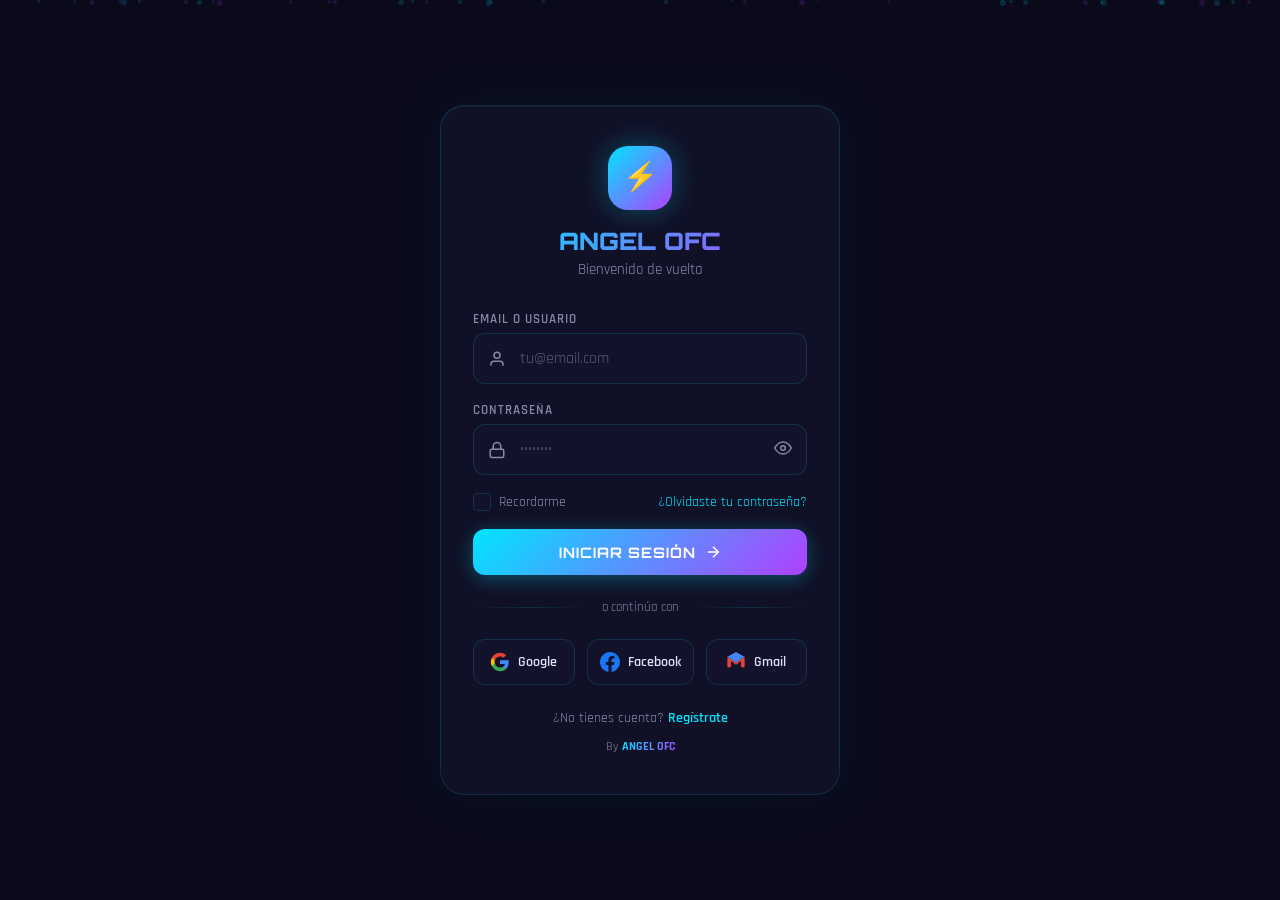
==== signup.html @ 49174540 "Actualizar signup.html" ====
<!DOCTYPE html>
<html lang="es">
<head>
  <meta charset="UTF-8">
  <meta name="viewport" content="width=device-width, initial-scale=1.0">
  <title>Login & Signup | ANGEL OFC</title>
  <link rel="preconnect" href="https://fonts.googleapis.com">
  <link href="https://fonts.googleapis.com/css2?family=Orbitron:wght@400;700;900&family=Rajdhani:wght@300;400;500;600;700&display=swap" rel="stylesheet">
  <link rel="stylesheet" href="styl.css">
</head>
<body>
  <div class="particles" id="particles"></div>
  <div class="auth-container" id="authContainer">
    <div class="auth-card" id="loginCard">
      <div class="logo-section">
        <div class="logo-icon">⚡</div>
        <h1>ANGEL OFC</h1>
        <p class="subtitle">Bienvenido de vuelta</p>
      </div>
      <form id="loginForm" class="auth-form">
        <div class="input-group">
          <label for="loginEmail">Email o Usuario</label>
          <div class="input-wrapper">
            <svg class="input-icon" viewBox="0 0 24 24" fill="none" stroke="currentColor" stroke-width="2"><path d="M20 21v-2a4 4 0 0 0-4-4H8a4 4 0 0 0-4 4v2"/><circle cx="12" cy="7" r="4"/></svg>
            <input type="text" id="loginEmail" placeholder="tu@email.com" required>
          </div>
        </div>
        <div class="input-group">
          <label for="loginPassword">Contraseña</label>
          <div class="input-wrapper">
            <svg class="input-icon" viewBox="0 0 24 24" fill="none" stroke="currentColor" stroke-width="2"><rect x="3" y="11" width="18" height="11" rx="2" ry="2"/><path d="M7 11V7a5 5 0 0 1 10 0v4"/></svg>
            <input type="password" id="loginPassword" placeholder="••••••••" required>
            <button type="button" class="toggle-pass" onclick="togglePassword('loginPassword', this)">
              <svg viewBox="0 0 24 24" fill="none" stroke="currentColor" stroke-width="2"><path d="M1 12s4-8 11-8 11 8 11 8-4 8-11 8-11-8-11-8z"/><circle cx="12" cy="12" r="3"/></svg>
            </button>
          </div>
        </div>
        <div class="form-options">
          <label class="remember-me"><input type="checkbox" id="rememberMe"><span class="checkmark"></span>Recordarme</label>
          <a href="#" class="forgot-link">¿Olvidaste tu contraseña?</a>
        </div>
        <button type="submit" class="btn-primary"><span>Iniciar Sesión</span><svg viewBox="0 0 24 24" fill="none" stroke="currentColor" stroke-width="2"><path d="M5 12h14M12 5l7 7-7 7"/></svg></button>
      </form>
      <div class="divider"><span>o continúa con</span></div>
      <div class="social-buttons">
        <button class="btn-social btn-google" onclick="loginWithGoogle()">
          <svg viewBox="0 0 24 24" width="20" height="20"><path fill="#4285F4" d="M22.56 12.25c0-.78-.07-1.53-.2-2.25H12v4.26h5.92a5.06 5.06 0 0 1-2.2 3.32v2.77h3.57c2.08-1.92 3.28-4.74 3.28-8.1z"/><path fill="#34A853" d="M12 23c2.97 0 5.46-.98 7.28-2.66l-3.57-2.77c-.98.66-2.23 1.06-3.71 1.06-2.86 0-5.29-1.93-6.16-4.53H2.18v2.84C3.99 20.53 7.7 23 12 23z"/><path fill="#FBBC05" d="M5.84 14.09c-.22-.66-.35-1.36-.35-2.09s.13-1.43.35-2.09V7.07H2.18C1.43 8.55 1 10.22 1 12s.43 3.45 1.18 4.93l2.85-2.22.81-.62z"/><path fill="#EA4335" d="M12 5.38c1.62 0 3.06.56 4.21 1.64l3.15-3.15C17.45 2.09 14.97 1 12 1 7.7 1 3.99 3.47 2.18 7.07l3.66 2.84c.87-2.6 3.3-4.53 6.16-4.53z"/></svg>
          <span>Google</span>
        </button>
        <button class="btn-social btn-facebook" onclick="loginWithFacebook()">
          <svg viewBox="0 0 24 24" width="20" height="20" fill="#1877F2"><path d="M24 12.073c0-6.627-5.373-12-12-12s-12 5.373-12 12c0 5.99 4.388 10.954 10.125 11.854v-8.385H7.078v-3.47h3.047V9.43c0-3.007 1.792-4.669 4.533-4.669 1.312 0 2.686.235 2.686.235v2.953H15.83c-1.491 0-1.956.925-1.956 1.874v2.25h3.328l-.532 3.47h-2.796v8.385C19.612 23.027 24 18.062 24 12.073z"/></svg>
          <span>Facebook</span>
        </button>
        <button class="btn-social btn-gmail" onclick="loginWithGmail()">
          <svg viewBox="0 0 24 24" width="20" height="20"><path fill="#EA4335" d="M1.636 5.727v12.546h4.364V10.91L12 15.272l6-4.363v7.364h4.364V5.727L12 12.545z"/><path fill="#4285F4" d="M22.364 5.727L12 12.545 1.636 5.727 12 0z"/></svg>
          <span>Gmail</span>
        </button>
      </div>
      <p class="switch-text">¿No tienes cuenta? <a href="#" onclick="showSignup(event)">Regístrate</a></p>
      <p class="credits">By <span class="gradient-text">ANGEL OFC</span></p>
    </div>
    <div class="auth-card hidden" id="signupCard">
      <div class="logo-section">
        <div class="logo-icon">⚡</div>
        <h1>ANGEL OFC</h1>
        <p class="subtitle">Crea tu cuenta</p>
      </div>
      <form id="signupForm" class="auth-form">
        <div class="input-group">
          <label for="signupName">Nombre completo</label>
          <div class="input-wrapper">
            <svg class="input-icon" viewBox="0 0 24 24" fill="none" stroke="currentColor" stroke-width="2"><path d="M20 21v-2a4 4 0 0 0-4-4H8a4 4 0 0 0-4 4v2"/><circle cx="12" cy="7" r="4"/></svg>
            <input type="text" id="signupName" placeholder="Tu nombre" required>
          </div>
        </div>
        <div class="input-group">
          <label for="signupUser">Usuario</label>
          <div class="input-wrapper">
            <svg class="input-icon" viewBox="0 0 24 24" fill="none" stroke="currentColor" stroke-width="2"><path d="M16 21v-2a4 4 0 0 0-4-4H5a4 4 0 0 0-4 4v2"/><circle cx="8.5" cy="7" r="4"/><line x1="20" y1="8" x2="20" y2="14"/><line x1="23" y1="11" x2="17" y2="11"/></svg>
            <input type="text" id="signupUser" placeholder="@usuario" required>
          </div>
        </div>
        <div class="input-group">
          <label for="signupEmail">Email</label>
          <div class="input-wrapper">
            <svg class="input-icon" viewBox="0 0 24 24" fill="none" stroke="currentColor" stroke-width="2"><path d="M4 4h16c1.1 0 2 .9 2 2v12c0 1.1-.9 2-2 2H4c-1.1 0-2-.9-2-2V6c0-1.1.9-2 2-2z"/><polyline points="22,6 12,13 2,6"/></svg>
            <input type="email" id="signupEmail" placeholder="tu@email.com" required>
          </div>
        </div>
        <div class="input-group">
          <label for="signupPassword">Contraseña</label>
          <div class="input-wrapper">
            <svg class="input-icon" viewBox="0 0 24 24" fill="none" stroke="currentColor" stroke-width="2"><rect x="3" y="11" width="18" height="11" rx="2" ry="2"/><path d="M7 11V7a5 5 0 0 1 10 0v4"/></svg>
            <input type="password" id="signupPassword" placeholder="Mínimo 8 caracteres" required minlength="8">
            <button type="button" class="toggle-pass" onclick="togglePassword('signupPassword', this)">
              <svg viewBox="0 0 24 24" fill="none" stroke="currentColor" stroke-width="2"><path d="M1 12s4-8 11-8 11 8 11 8-4 8-11 8-11-8-11-8z"/><circle cx="12" cy="12" r="3"/></svg>
            </button>
          </div>
          <div class="password-strength" id="strengthBar"><div class="strength-fill" id="strengthFill"></div></div>
          <span class="strength-text" id="strengthText"></span>
        </div>
        <button type="submit" class="btn-primary"><span>Crear Cuenta</span><svg viewBox="0 0 24 24" fill="none" stroke="currentColor" stroke-width="2"><path d="M5 12h14M12 5l7 7-7 7"/></svg></button>
      </form>
      <div class="divider"><span>o regístrate con</span></div>
      <div class="social-buttons">
        <button class="btn-social btn-google" onclick="loginWithGoogle()"><svg viewBox="0 0 24 24" width="20" height="20"><path fill="#4285F4" d="M22.56 12.25c0-.78-.07-1.53-.2-2.25H12v4.26h5.92a5.06 5.06 0 0 1-2.2 3.32v2.77h3.57c2.08-1.92 3.28-4.74 3.28-8.1z"/><path fill="#34A853" d="M12 23c2.97 0 5.46-.98 7.28-2.66l-3.57-2.77c-.98.66-2.23 1.06-3.71 1.06-2.86 0-5.29-1.93-6.16-4.53H2.18v2.84C3.99 20.53 7.7 23 12 23z"/><path fill="#FBBC05" d="M5.84 14.09c-.22-.66-.35-1.36-.35-2.09s.13-1.43.35-2.09V7.07H2.18C1.43 8.55 1 10.22 1 12s.43 3.45 1.18 4.93l2.85-2.22.81-.62z"/><path fill="#EA4335" d="M12 5.38c1.62 0 3.06.56 4.21 1.64l3.15-3.15C17.45 2.09 14.97 1 12 1 7.7 1 3.99 3.47 2.18 7.07l3.66 2.84c.87-2.6 3.3-4.53 6.16-4.53z"/></svg><span>Google</span></button>
        <button class="btn-social btn-facebook" onclick="loginWithFacebook()"><svg viewBox="0 0 24 24" width="20" height="20" fill="#1877F2"><path d="M24 12.073c0-6.627-5.373-12-12-12s-12 5.373-12 12c0 5.99 4.388 10.954 10.125 11.854v-8.385H7.078v-3.47h3.047V9.43c0-3.007 1.792-4.669 4.533-4.669 1.312 0 2.686.235 2.686.235v2.953H15.83c-1.491 0-1.956.925-1.956 1.874v2.25h3.328l-.532 3.47h-2.796v8.385C19.612 23.027 24 18.062 24 12.073z"/></svg><span>Facebook</span></button>
        <button class="btn-social btn-gmail" onclick="loginWithGmail()"><svg viewBox="0 0 24 24" width="20" height="20"><path fill="#EA4335" d="M1.636 5.727v12.546h4.364V10.91L12 15.272l6-4.363v7.364h4.364V5.727L12 12.545z"/><path fill="#4285F4" d="M22.364 5.727L12 12.545 1.636 5.727 12 0z"/></svg><span>Gmail</span></button>
      </div>
      <p class="switch-text">¿Ya tienes cuenta? <a href="#" onclick="showLogin(event)">Inicia Sesión</a></p>
      <p class="credits">By <span class="gradient-text">ANGEL OFC</span></p>
    </div>
  </div>
  <div class="toast" id="toast"></div>
  <script src="scri.js"></script>
<!-- Solo en signup.html, al final del body -->
<script>
  const form = document.getElementById('signupForm');

  form.addEventListener('submit', (e) => {
    e.preventDefault();

    // Guardamos que el usuario está logueado
    localStorage.setItem('loggedIn', 'true');

    // Guardamos el nombre para mostrar en navbar
    const nombre = form.nombre.value;
    localStorage.setItem('userName', nombre);

    // Redirige al index
    window.location.href = 'index.html';
  });
</script>
</body>
</html>
---- styl.css ----
*{margin:0;padding:0;box-sizing:border-box}
:root{--cyan:#00e5ff;--purple:#b040ff;--dark-1:#0a0a1a;--dark-2:#12122a;--dark-3:#1a1a3e;--glass:rgba(18,18,42,0.85);--glass-border:rgba(0,229,255,0.15);--text:#e0e0ff;--text-dim:#8888aa;--danger:#ff4466;--success:#00ff88;--warning:#ffaa00}
body{font-family:'Rajdhani',sans-serif;background:var(--dark-1);color:var(--text);min-height:100vh;display:flex;align-items:center;justify-content:center;overflow-x:hidden}
.particles{position:fixed;inset:0;z-index:0;pointer-events:none}
.particle{position:absolute;border-radius:50%;background:var(--cyan);opacity:.15;animation:float linear infinite}
@keyframes float{0%{transform:translateY(100vh) scale(0);opacity:0}10%{opacity:.15}90%{opacity:.15}100%{transform:translateY(-10vh) scale(1);opacity:0}}
.auth-container{position:relative;z-index:1;width:100%;max-width:440px;padding:20px}
.auth-card{background:var(--glass);backdrop-filter:blur(20px);border:1px solid var(--glass-border);border-radius:24px;padding:40px 32px;animation:cardIn .6s ease;box-shadow:0 0 60px rgba(0,229,255,.05),inset 0 1px 0 rgba(255,255,255,.05)}
.auth-card.hidden{display:none}
@keyframes cardIn{from{opacity:0;transform:translateY(30px) scale(.95)}to{opacity:1;transform:translateY(0) scale(1)}}
.logo-section{text-align:center;margin-bottom:32px}
.logo-icon{width:64px;height:64px;margin:0 auto 16px;background:linear-gradient(135deg,var(--cyan),var(--purple));border-radius:20px;display:flex;align-items:center;justify-content:center;font-size:28px;box-shadow:0 0 30px rgba(0,229,255,.3);animation:pulse-glow 2s ease-in-out infinite}
@keyframes pulse-glow{0%,100%{box-shadow:0 0 30px rgba(0,229,255,.3)}50%{box-shadow:0 0 50px rgba(0,229,255,.5),0 0 80px rgba(176,64,255,.2)}}
.logo-section h1{font-family:'Orbitron',sans-serif;font-size:1.5rem;font-weight:900;background:linear-gradient(135deg,var(--cyan),var(--purple));-webkit-background-clip:text;-webkit-text-fill-color:transparent}
.subtitle{color:var(--text-dim);font-size:.95rem;margin-top:4px}
.auth-form{display:flex;flex-direction:column;gap:18px}
.input-group label{display:block;font-size:.8rem;font-weight:600;color:var(--text-dim);margin-bottom:6px;text-transform:uppercase;letter-spacing:1px}
.input-wrapper{position:relative;display:flex;align-items:center;background:var(--dark-2);border:1px solid var(--glass-border);border-radius:12px;transition:all .3s}
.input-wrapper:focus-within{border-color:var(--cyan);box-shadow:0 0 20px rgba(0,229,255,.15)}
.input-icon{width:18px;height:18px;margin-left:14px;color:var(--text-dim);flex-shrink:0}
.input-wrapper input{flex:1;background:none;border:none;outline:none;padding:14px;font-family:'Rajdhani',sans-serif;font-size:1rem;color:var(--text)}
.input-wrapper input::placeholder{color:var(--text-dim);opacity:.6}
.toggle-pass{background:none;border:none;cursor:pointer;padding:10px 14px;color:var(--text-dim);transition:color .3s}
.toggle-pass:hover{color:var(--cyan)}
.toggle-pass svg{width:18px;height:18px}
.password-strength{height:3px;background:var(--dark-3);border-radius:3px;margin-top:8px;overflow:hidden}
.strength-fill{height:100%;width:0;border-radius:3px;transition:all .4s}
.strength-text{font-size:.75rem;margin-top:4px;display:block}
.form-options{display:flex;justify-content:space-between;align-items:center}
.remember-me{display:flex;align-items:center;gap:8px;font-size:.85rem;color:var(--text-dim);cursor:pointer}
.remember-me input{display:none}
.checkmark{width:18px;height:18px;border:1px solid var(--glass-border);border-radius:5px;background:var(--dark-2);display:flex;align-items:center;justify-content:center;transition:all .3s}
.remember-me input:checked+.checkmark{background:linear-gradient(135deg,var(--cyan),var(--purple));border-color:transparent}
.remember-me input:checked+.checkmark::after{content:'✓';color:#fff;font-size:12px}
.forgot-link{color:var(--cyan);text-decoration:none;font-size:.85rem;transition:opacity .3s}
.forgot-link:hover{opacity:.7}
.btn-primary{width:100%;padding:14px;background:linear-gradient(135deg,var(--cyan),var(--purple));border:none;border-radius:12px;color:#fff;font-family:'Orbitron',sans-serif;font-size:.9rem;font-weight:700;cursor:pointer;display:flex;align-items:center;justify-content:center;gap:8px;transition:all .3s;text-transform:uppercase;letter-spacing:1px;box-shadow:0 4px 20px rgba(0,229,255,.3)}
.btn-primary:hover{transform:translateY(-2px);box-shadow:0 8px 30px rgba(0,229,255,.4)}
.btn-primary:active{transform:translateY(0)}
.btn-primary svg{width:18px;height:18px;transition:transform .3s}
.btn-primary:hover svg{transform:translateX(4px)}
.divider{display:flex;align-items:center;gap:16px;margin:24px 0;color:var(--text-dim);font-size:.8rem}
.divider::before,.divider::after{content:'';flex:1;height:1px;background:linear-gradient(90deg,transparent,var(--glass-border),transparent)}
.social-buttons{display:flex;gap:12px}
.btn-social{flex:1;padding:12px;background:var(--dark-2);border:1px solid var(--glass-border);border-radius:12px;color:var(--text);font-family:'Rajdhani',sans-serif;font-size:.85rem;font-weight:600;cursor:pointer;display:flex;align-items:center;justify-content:center;gap:8px;transition:all .3s}
.btn-social:hover{border-color:var(--cyan);transform:translateY(-2px);box-shadow:0 4px 15px rgba(0,229,255,.1)}
.btn-google:hover{border-color:#4285F4;box-shadow:0 4px 15px rgba(66,133,244,.2)}
.btn-facebook:hover{border-color:#1877F2;box-shadow:0 4px 15px rgba(24,119,242,.2)}
.btn-gmail:hover{border-color:#EA4335;box-shadow:0 4px 15px rgba(234,67,53,.2)}
.switch-text{text-align:center;margin-top:24px;color:var(--text-dim);font-size:.9rem}
.switch-text a{color:var(--cyan);text-decoration:none;font-weight:600;transition:opacity .3s}
.switch-text a:hover{opacity:.7}
.credits{text-align:center;margin-top:12px;font-size:.75rem;color:var(--text-dim)}
.gradient-text{background:linear-gradient(135deg,var(--cyan),var(--purple));-webkit-background-clip:text;-webkit-text-fill-color:transparent;font-weight:700}
.toast{position:fixed;bottom:30px;left:50%;transform:translateX(-50%) translateY(100px);padding:14px 28px;border-radius:12px;font-family:'Rajdhani',sans-serif;font-weight:600;font-size:.95rem;z-index:9999;transition:transform .4s ease,opacity .4s ease;opacity:0;backdrop-filter:blur(10px)}
.toast.show{transform:translateX(-50%) translateY(0);opacity:1}
.toast.success{background:rgba(0,255,136,.15);border:1px solid var(--success);color:var(--success)}
.toast.error{background:rgba(255,68,102,.15);border:1px solid var(--danger);color:var(--danger)}
.toast.info{background:rgba(0,229,255,.15);border:1px solid var(--cyan);color:var(--cyan)}
@media(max-width:480px){.auth-card{padding:28px 20px;border-radius:20px}.social-buttons{flex-direction:column}.logo-section h1{font-size:1.3rem}}
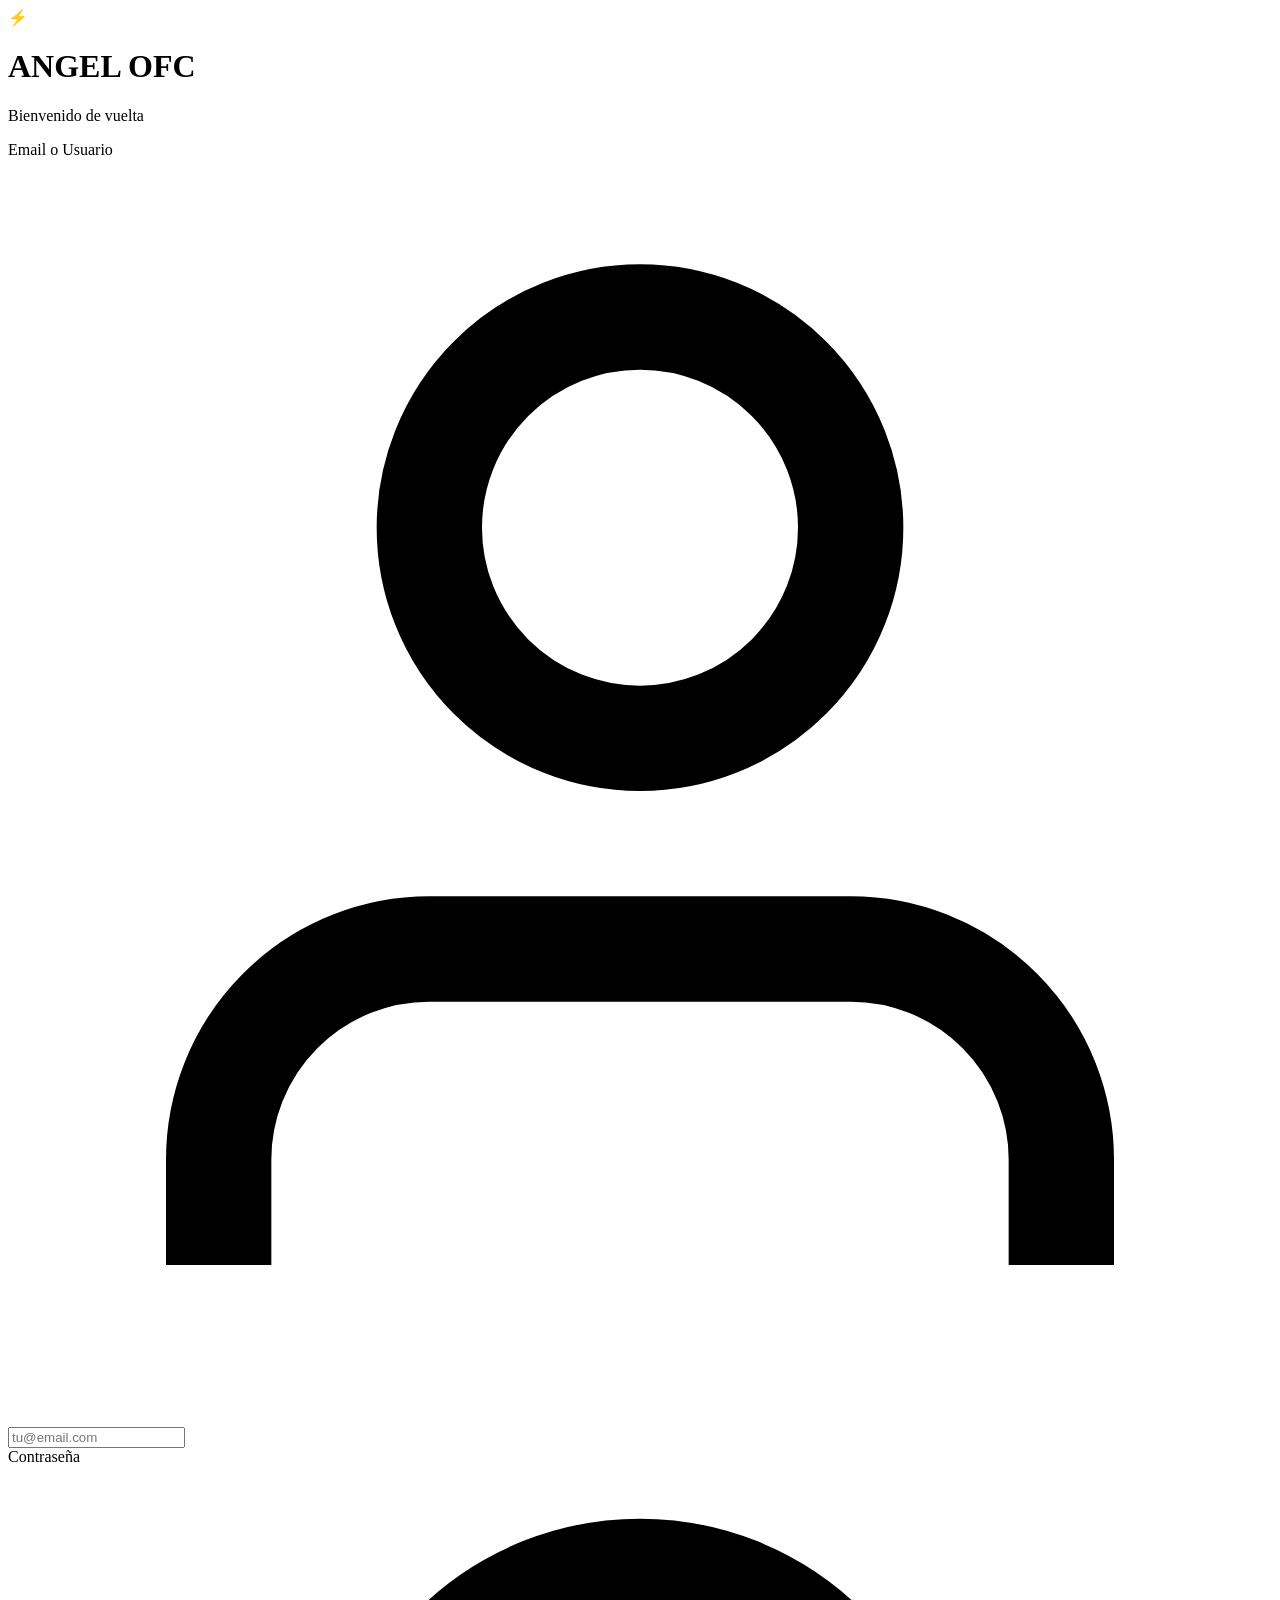
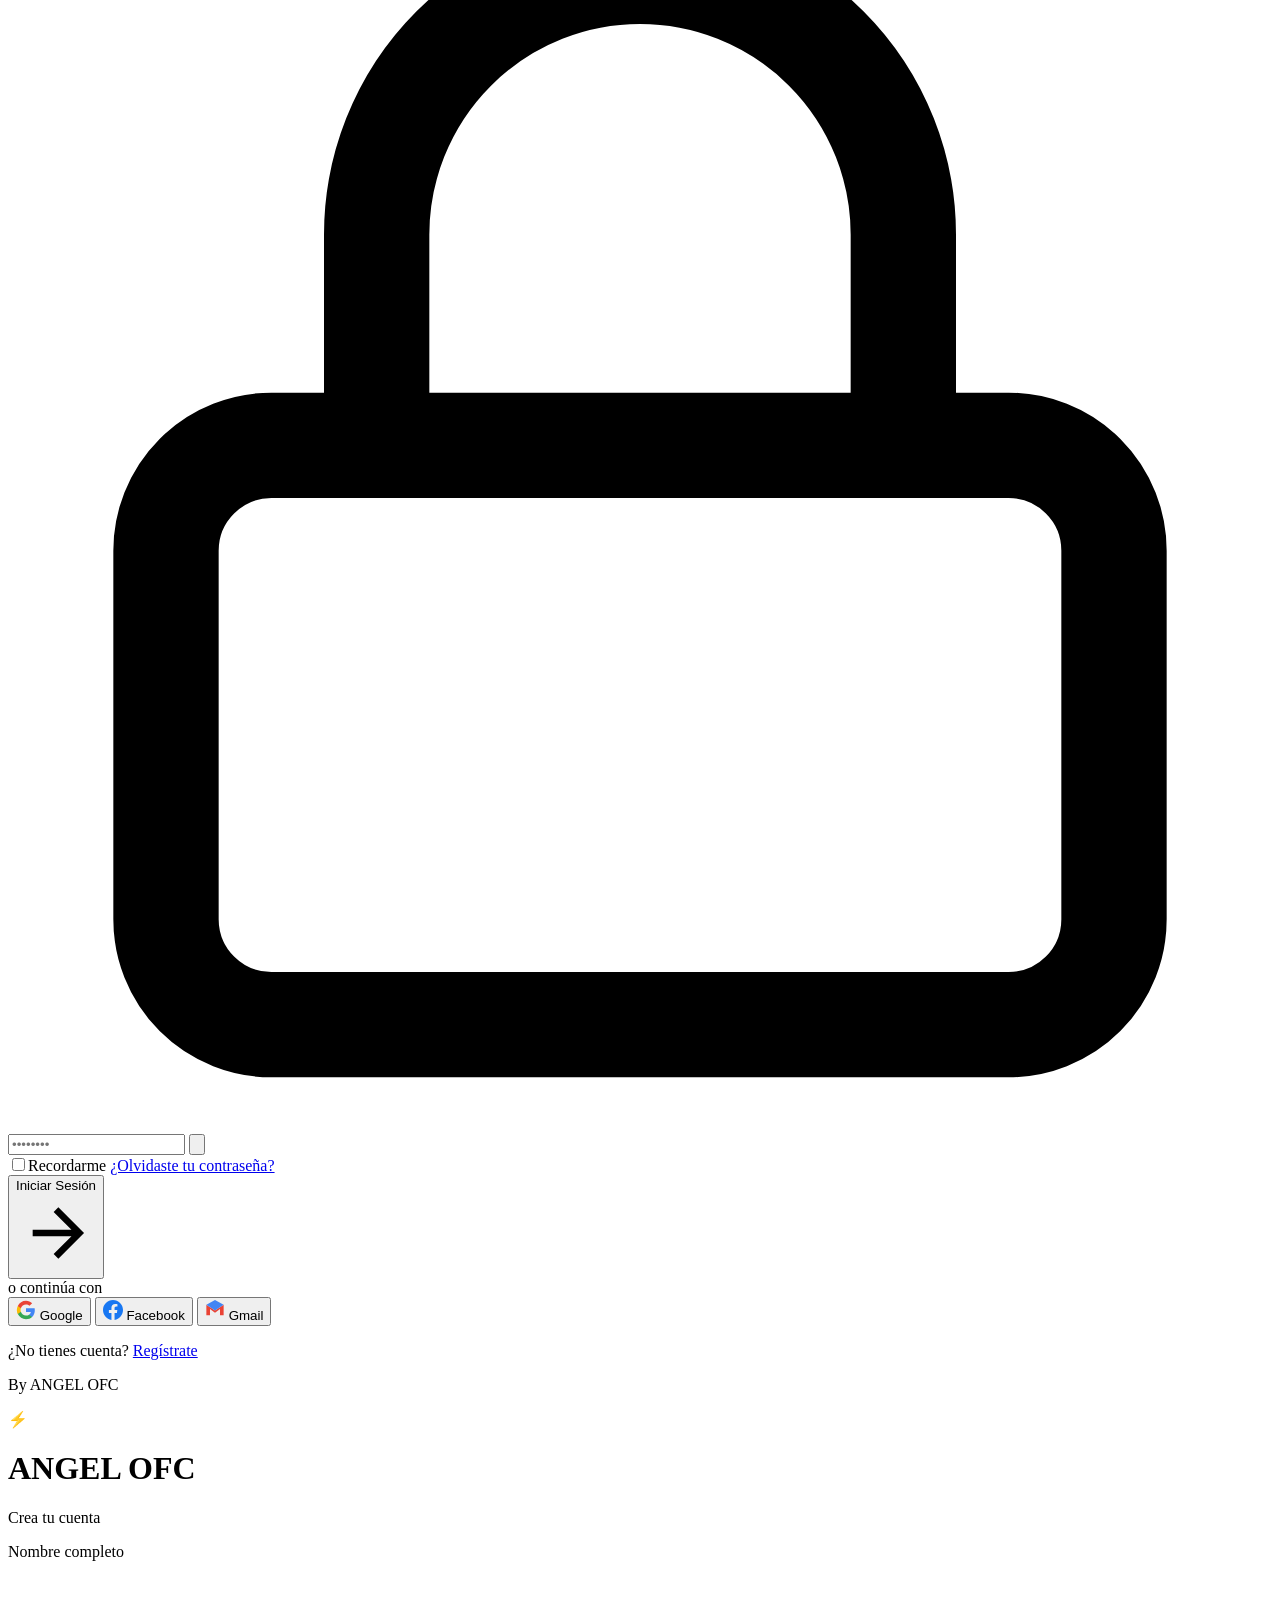
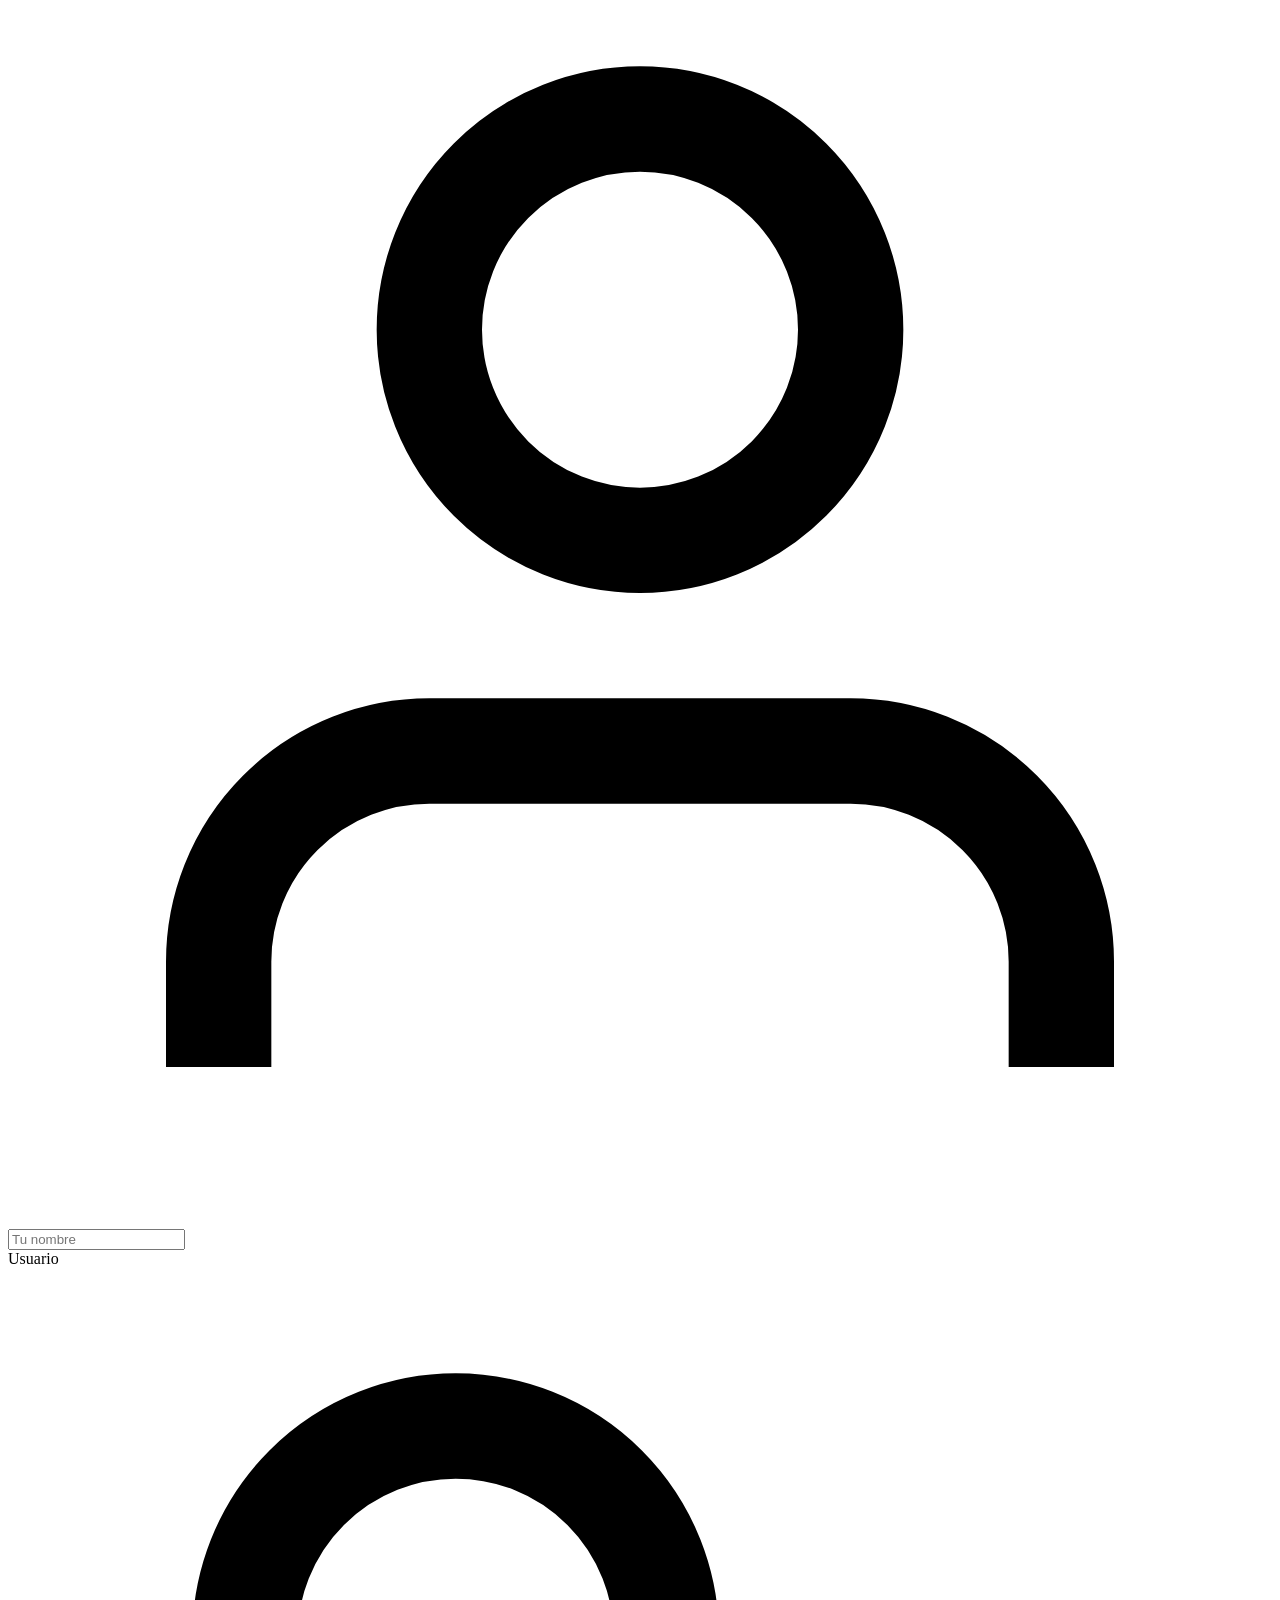
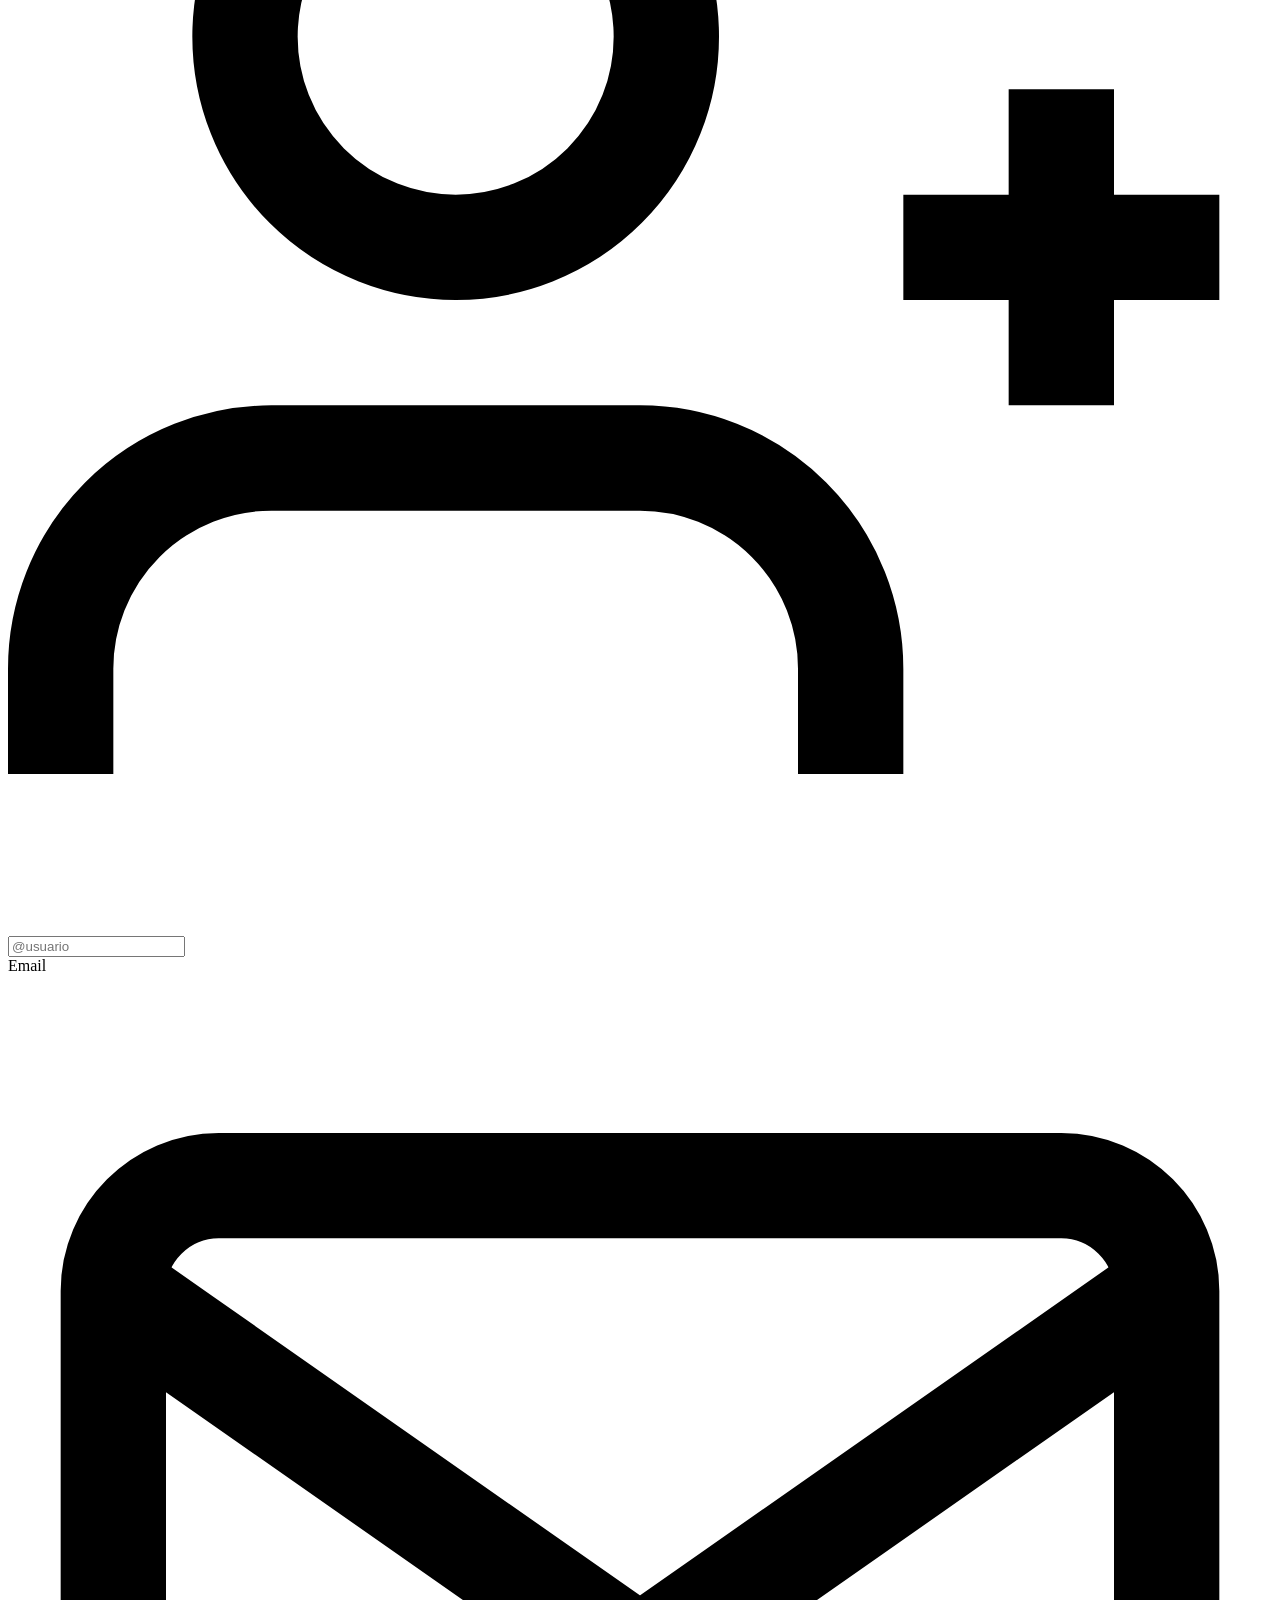
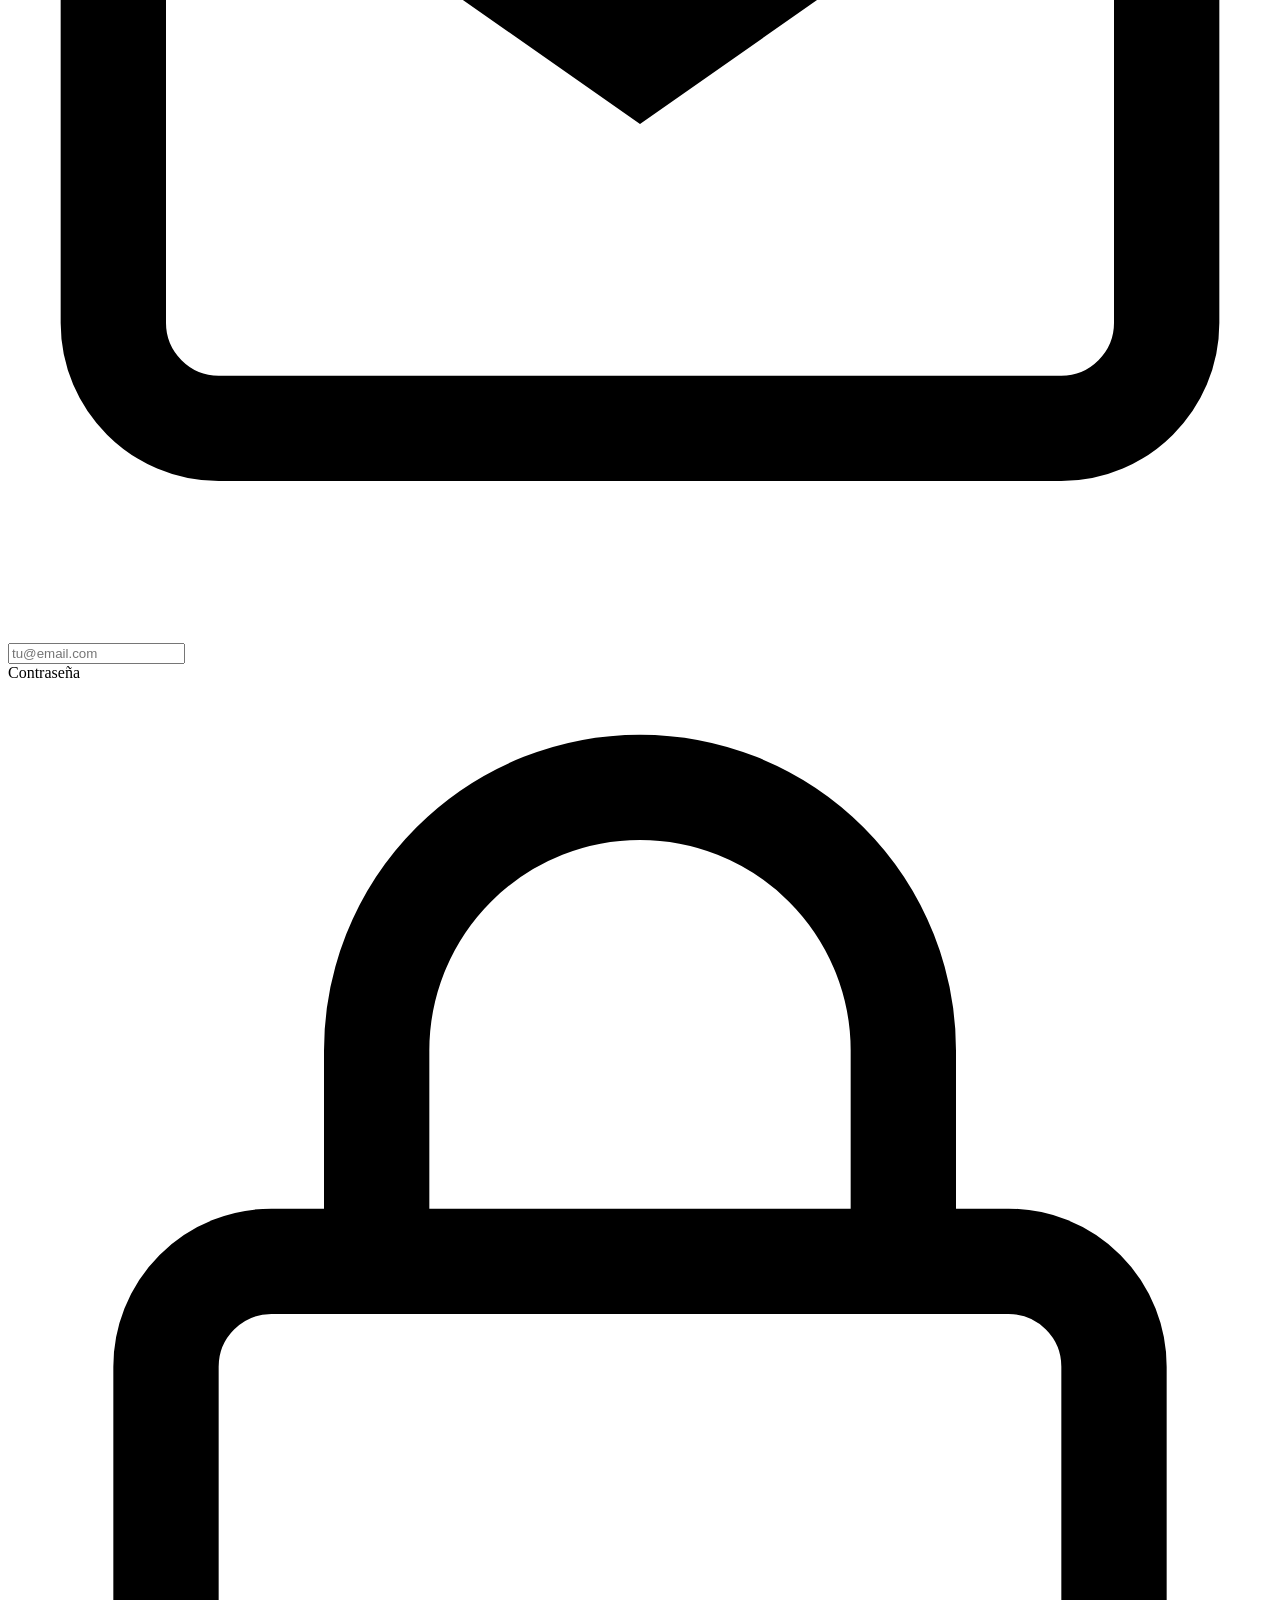
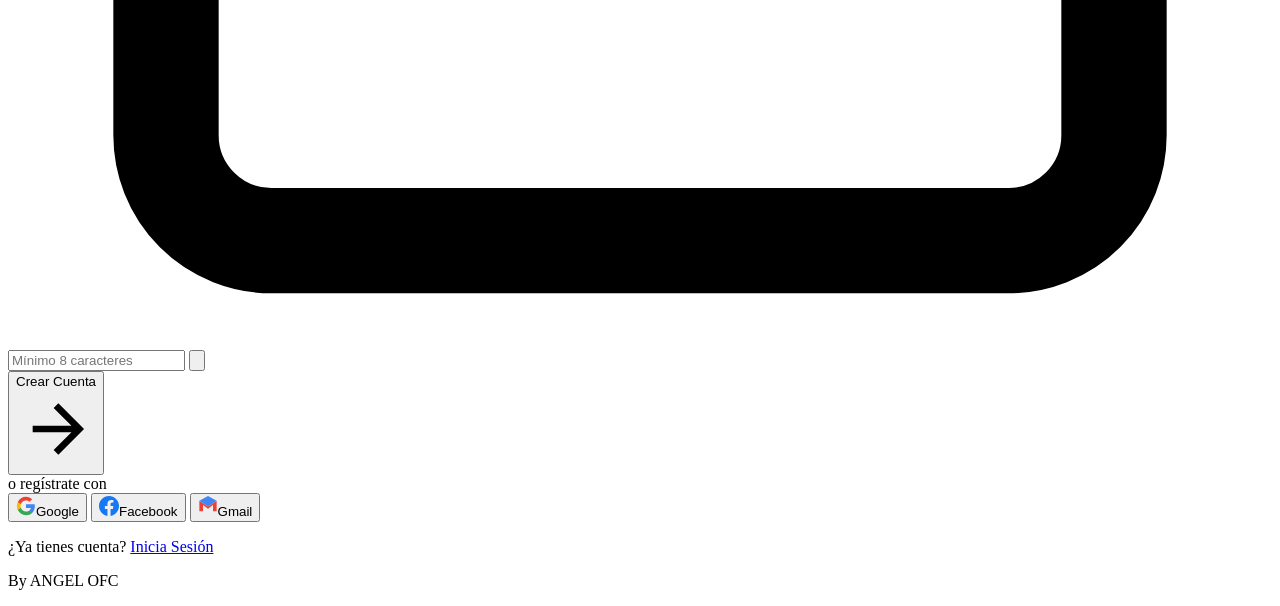
==== commit 8b53d5a6: "Actualizar signup.html" ====
--- a/signup.html
+++ b/signup.html
@@ -6,7 +6,7 @@
   <title>Login & Signup | ANGEL OFC</title>
   <link rel="preconnect" href="https://fonts.googleapis.com">
   <link href="https://fonts.googleapis.com/css2?family=Orbitron:wght@400;700;900&family=Rajdhani:wght@300;400;500;600;700&display=swap" rel="stylesheet">
-  <link rel="stylesheet" href="styl.css">
+  <link rel="stylesheet" href="styles.css">
 </head>
 <body>
   <div class="particles" id="particles"></div>
@@ -112,24 +112,6 @@
     </div>
   </div>
   <div class="toast" id="toast"></div>
-  <script src="scri.js"></script>
-<!-- Solo en signup.html, al final del body -->
-<script>
-  const form = document.getElementById('signupForm');
-
-  form.addEventListener('submit', (e) => {
-    e.preventDefault();
-
-    // Guardamos que el usuario está logueado
-    localStorage.setItem('loggedIn', 'true');
-
-    // Guardamos el nombre para mostrar en navbar
-    const nombre = form.nombre.value;
-    localStorage.setItem('userName', nombre);
-
-    // Redirige al index
-    window.location.href = 'index.html';
-  });
-</script>
+  <script src="script.js"></script>
 </body>
 </html>
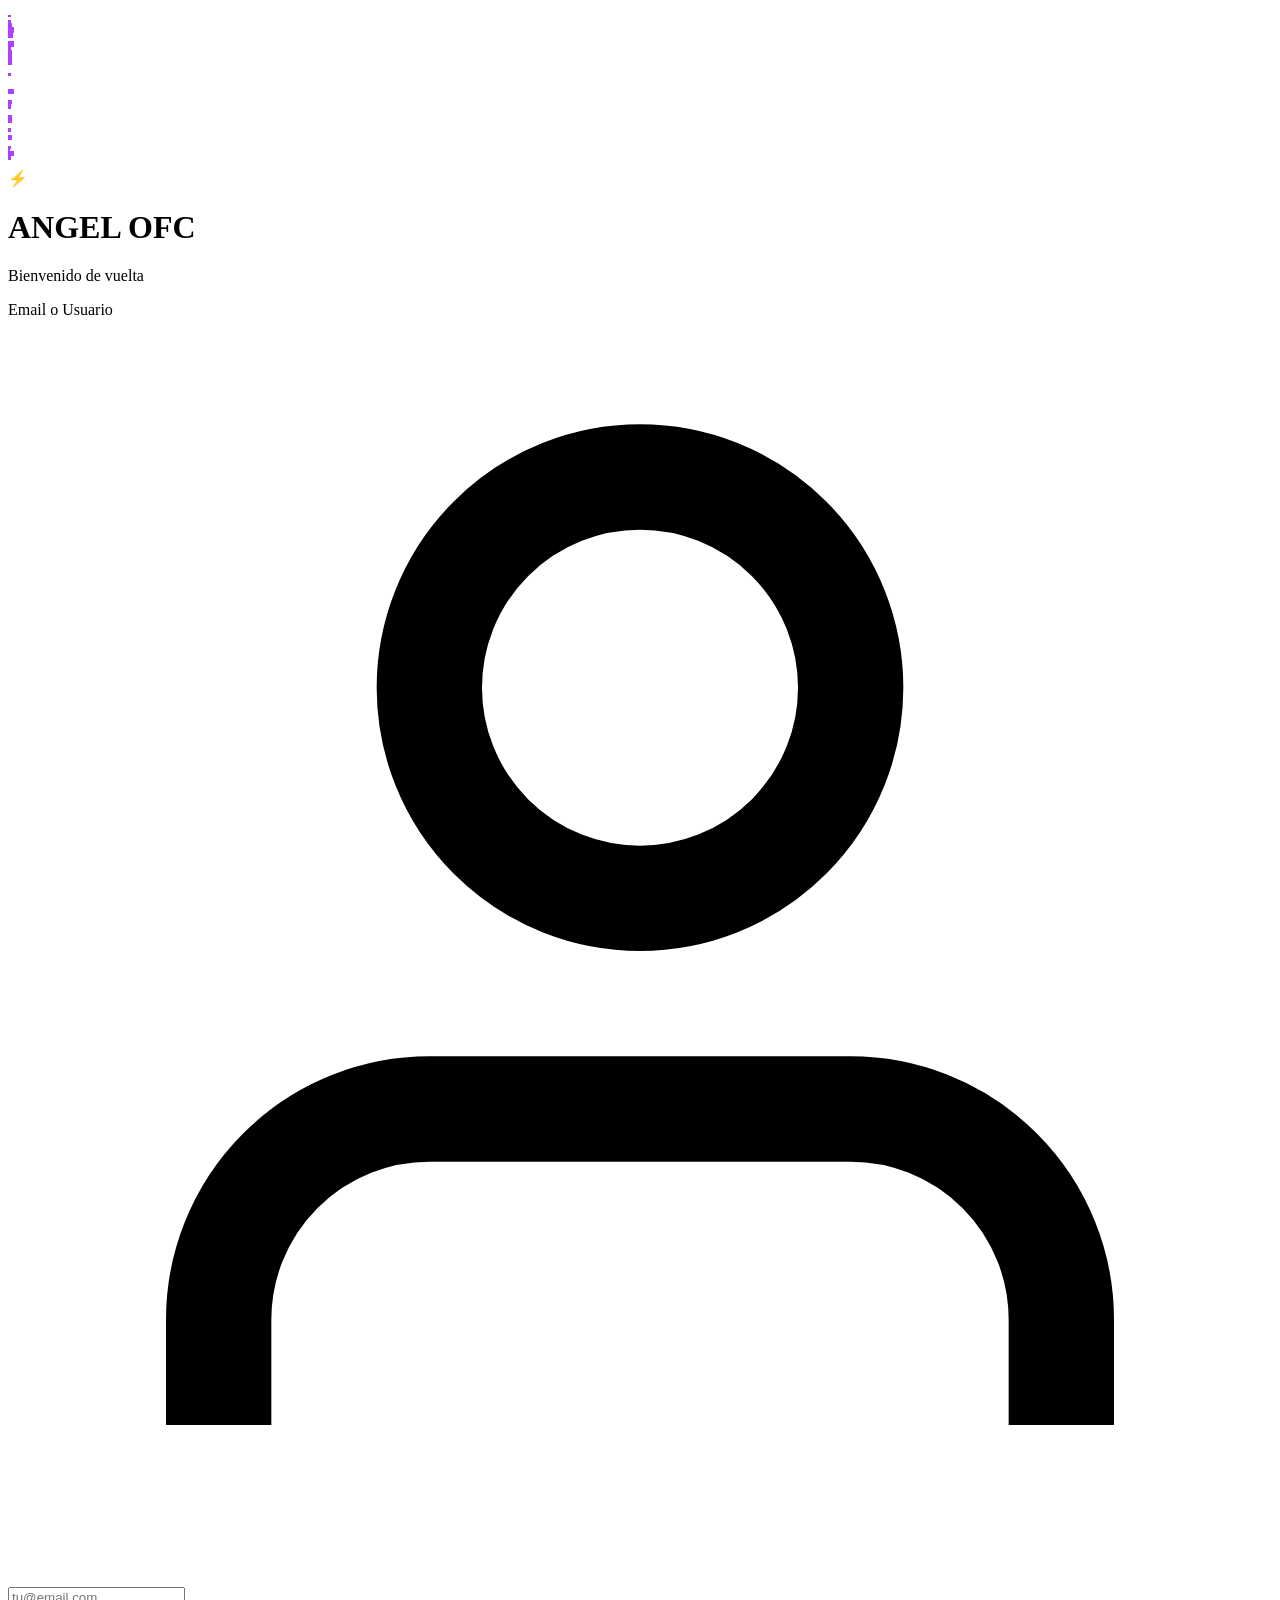
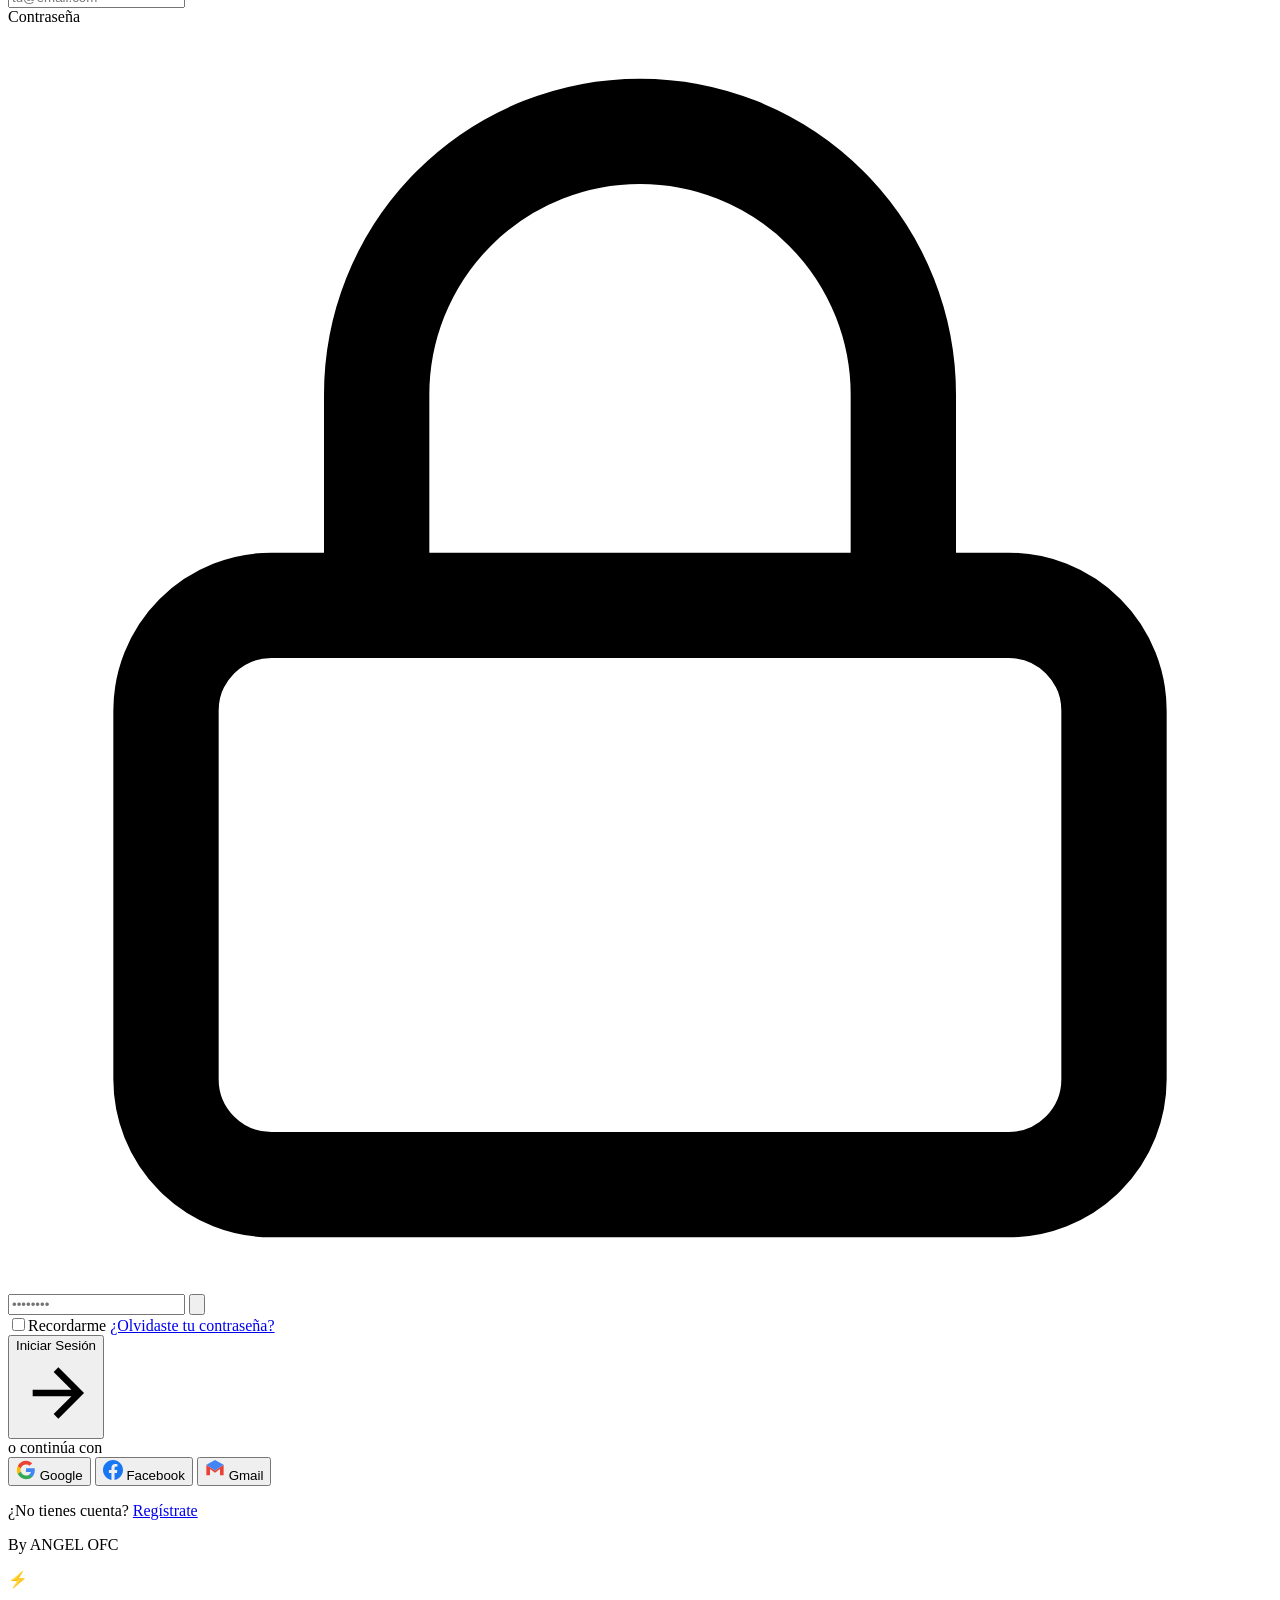
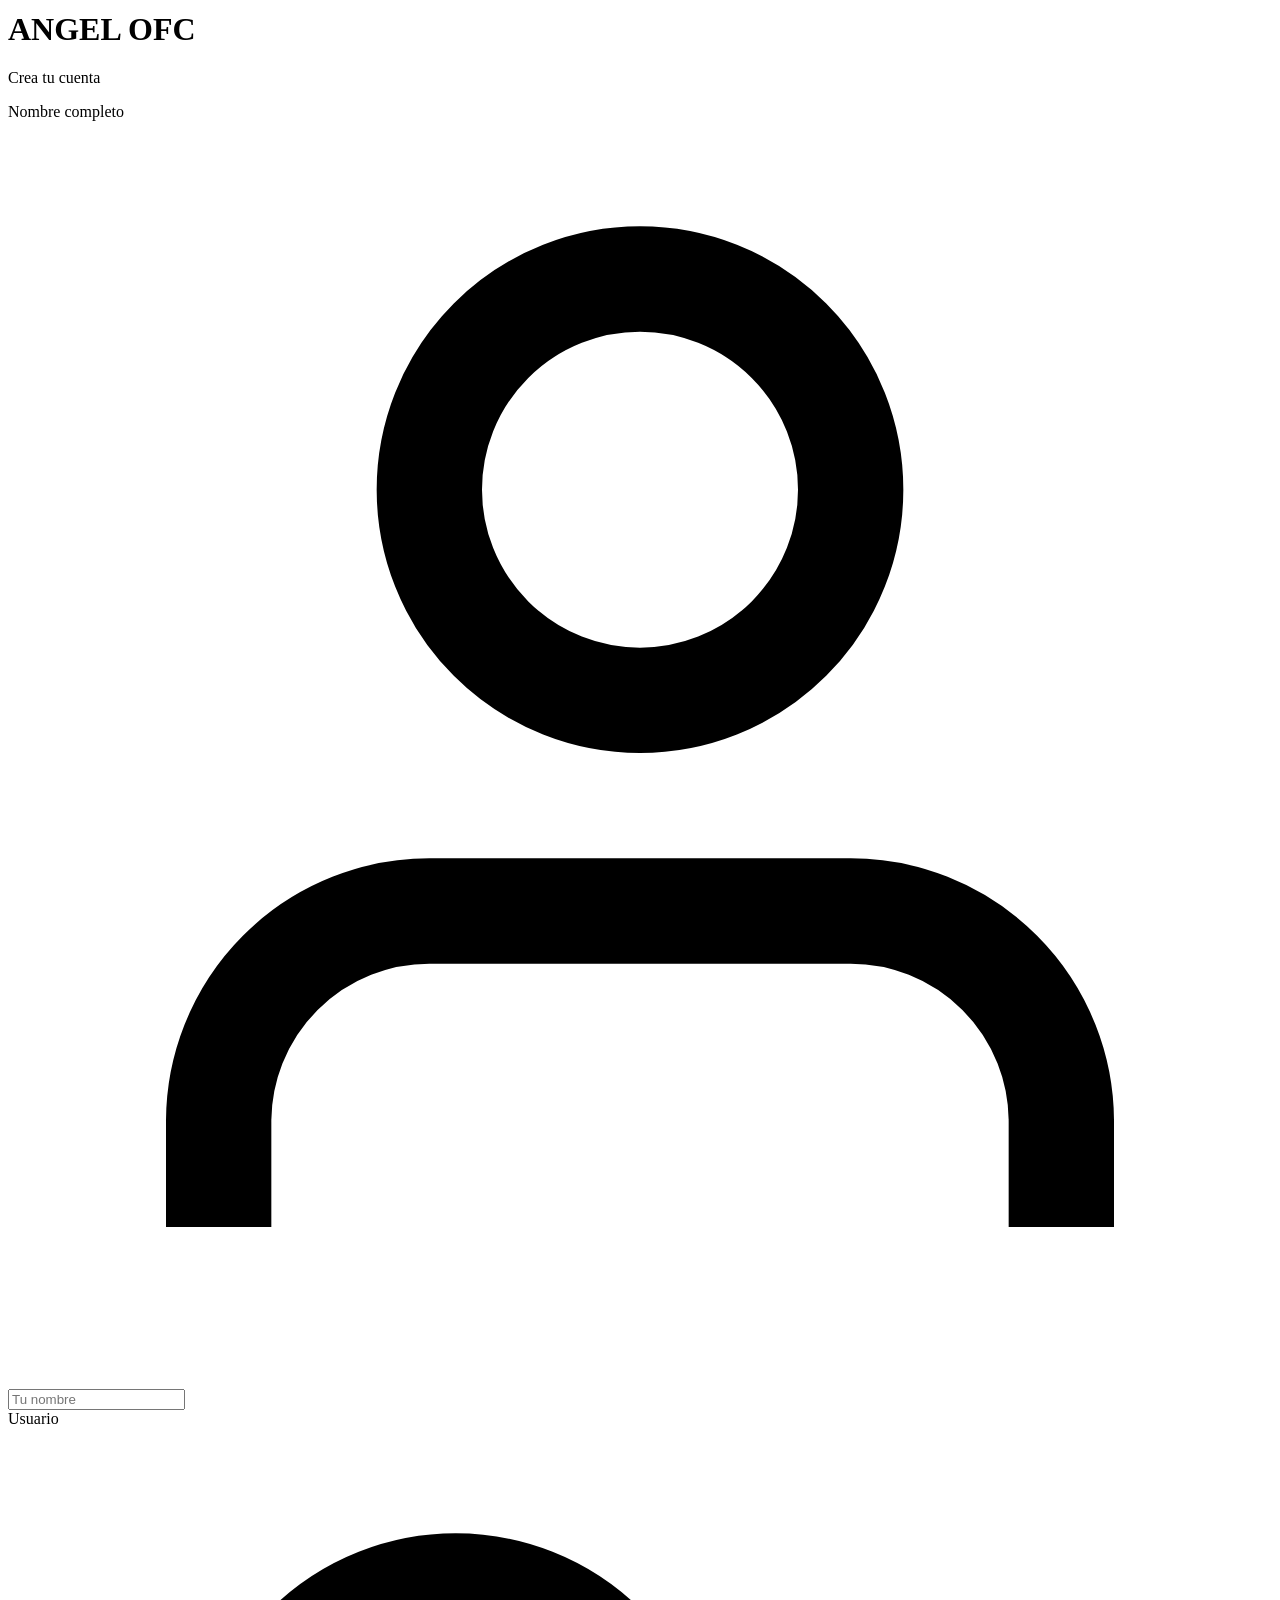
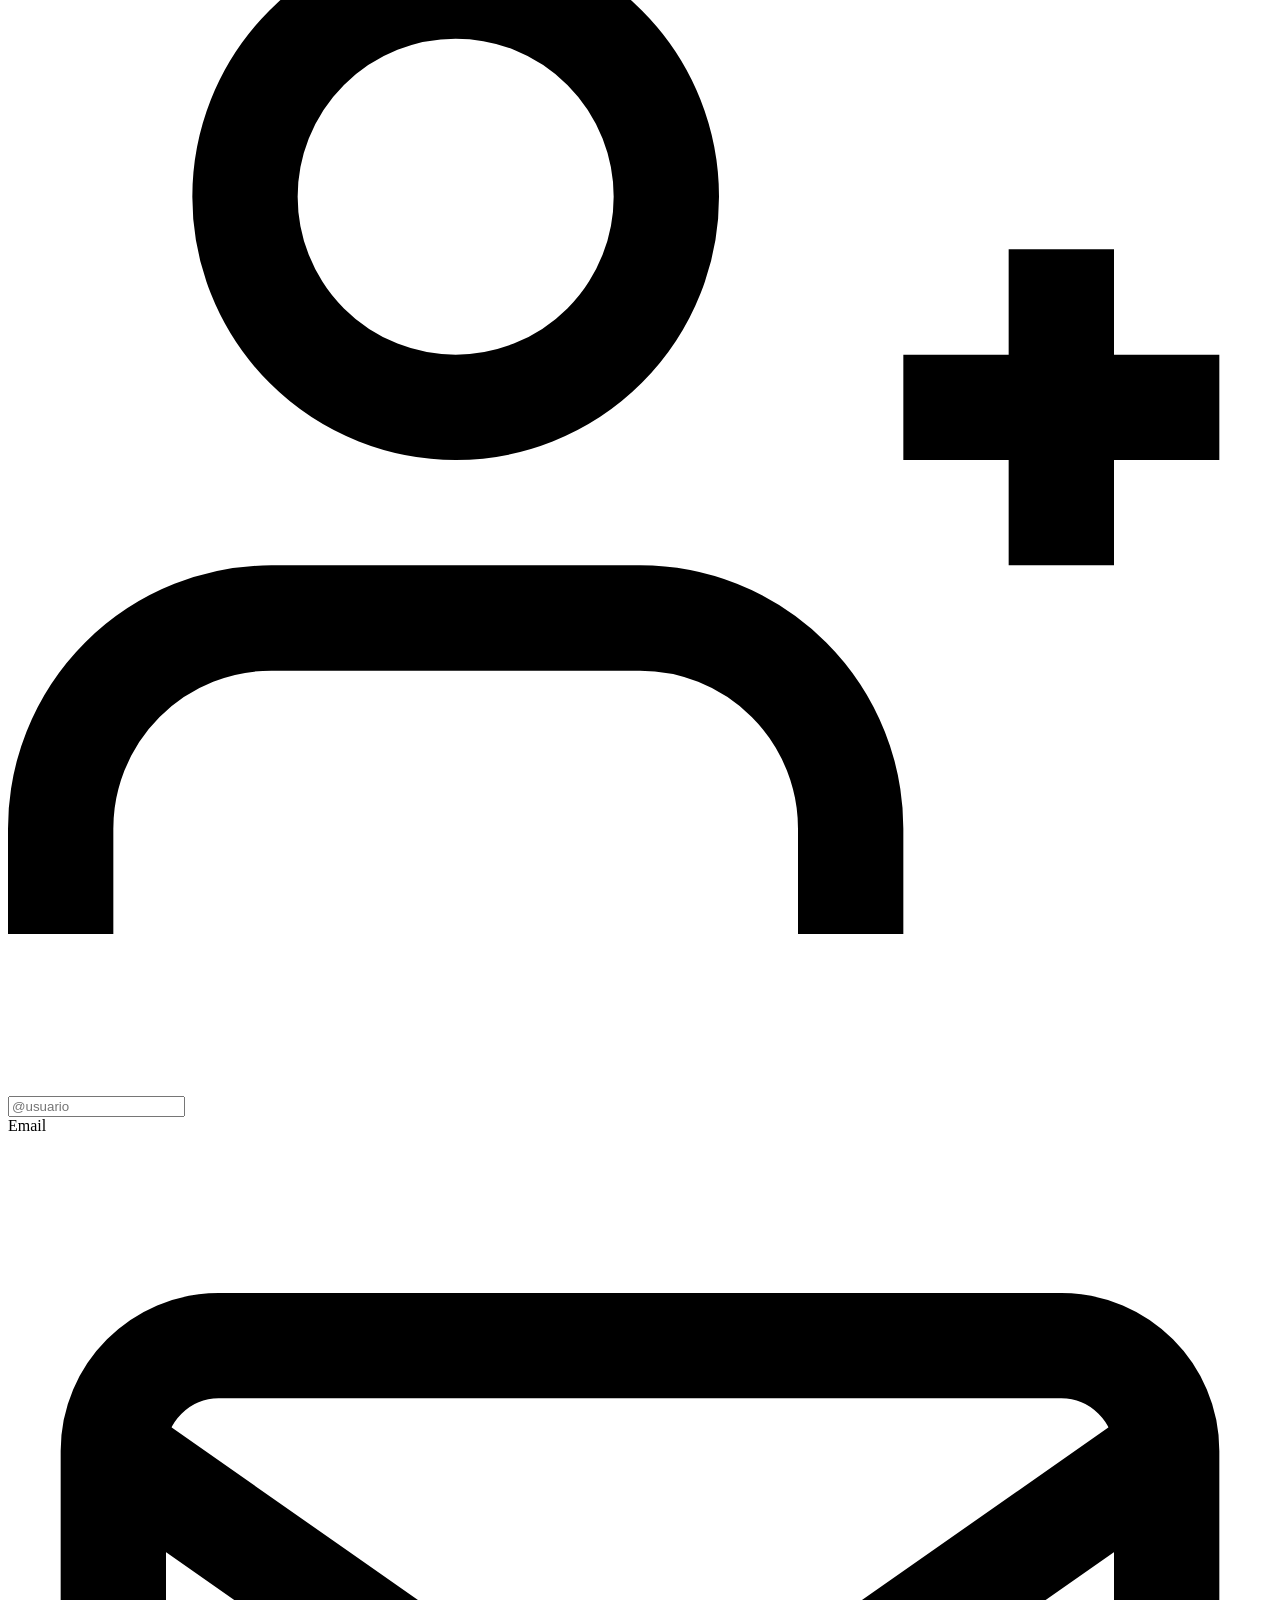
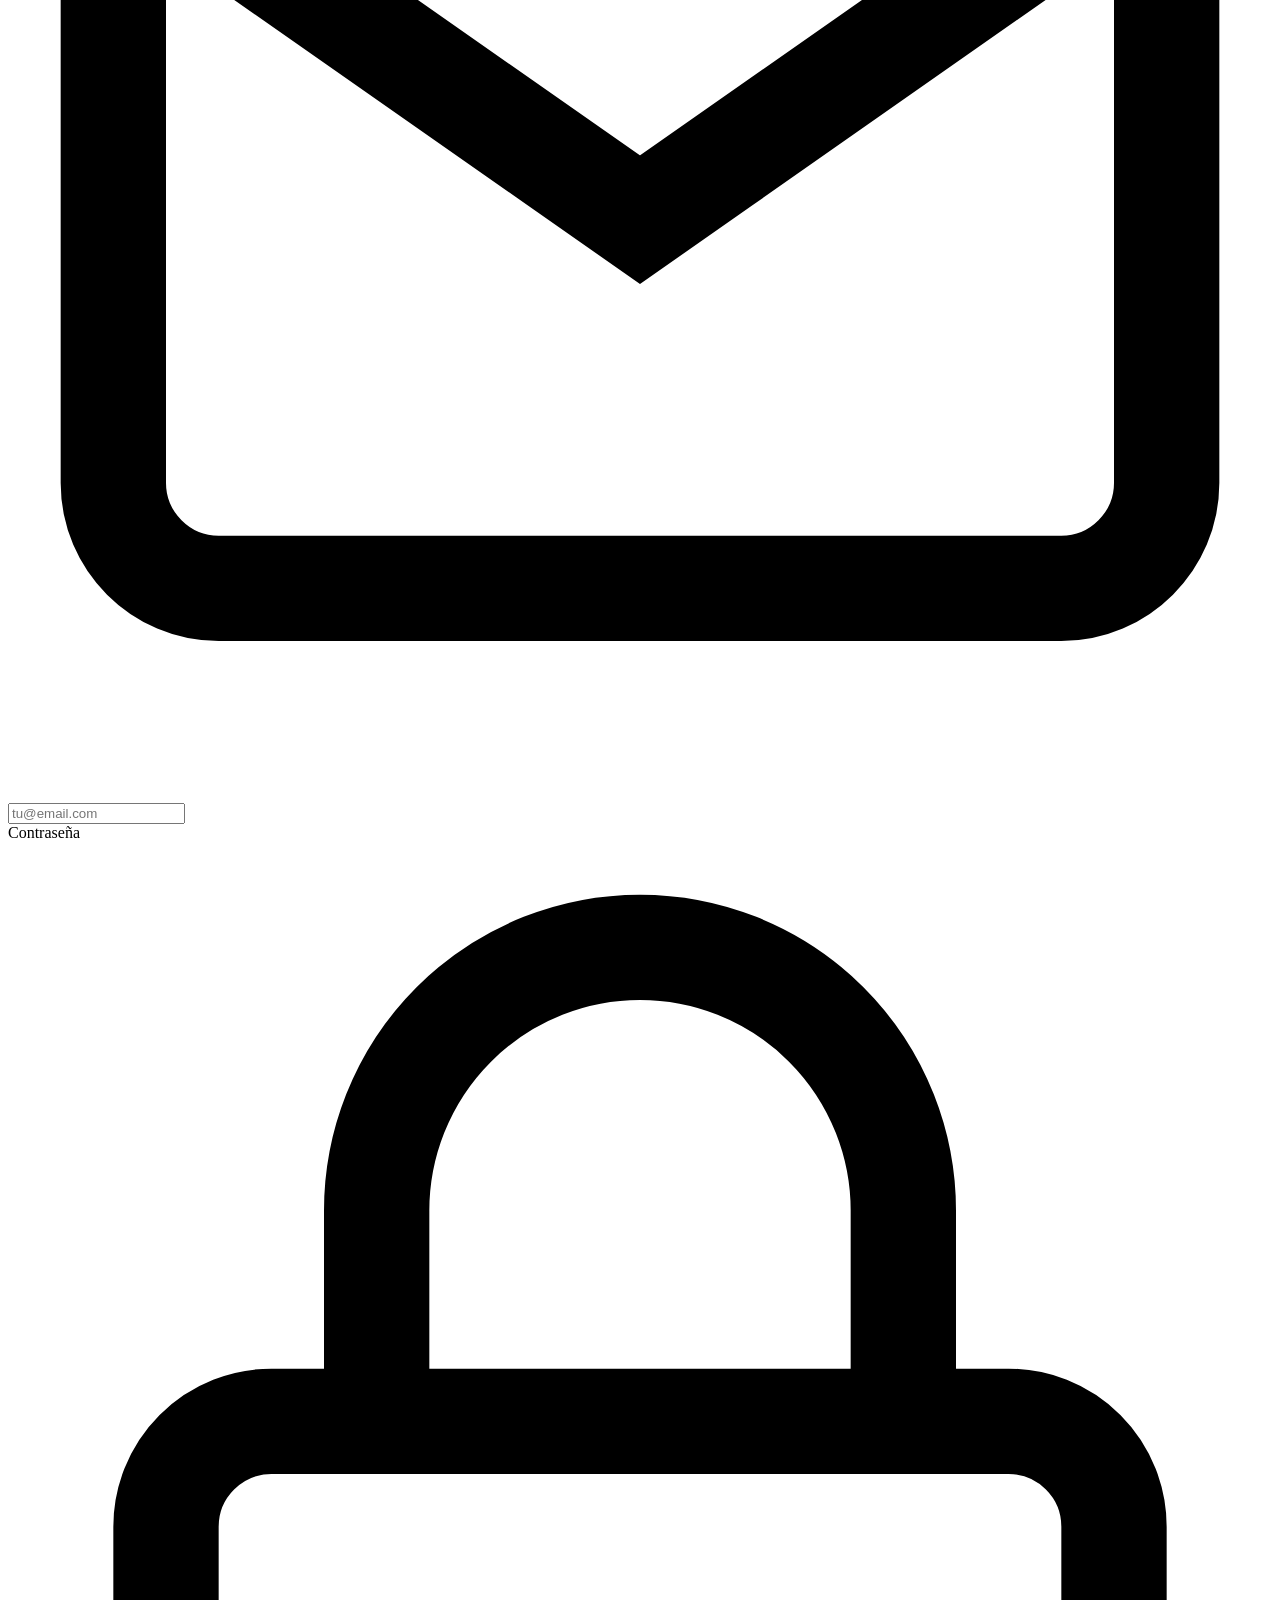
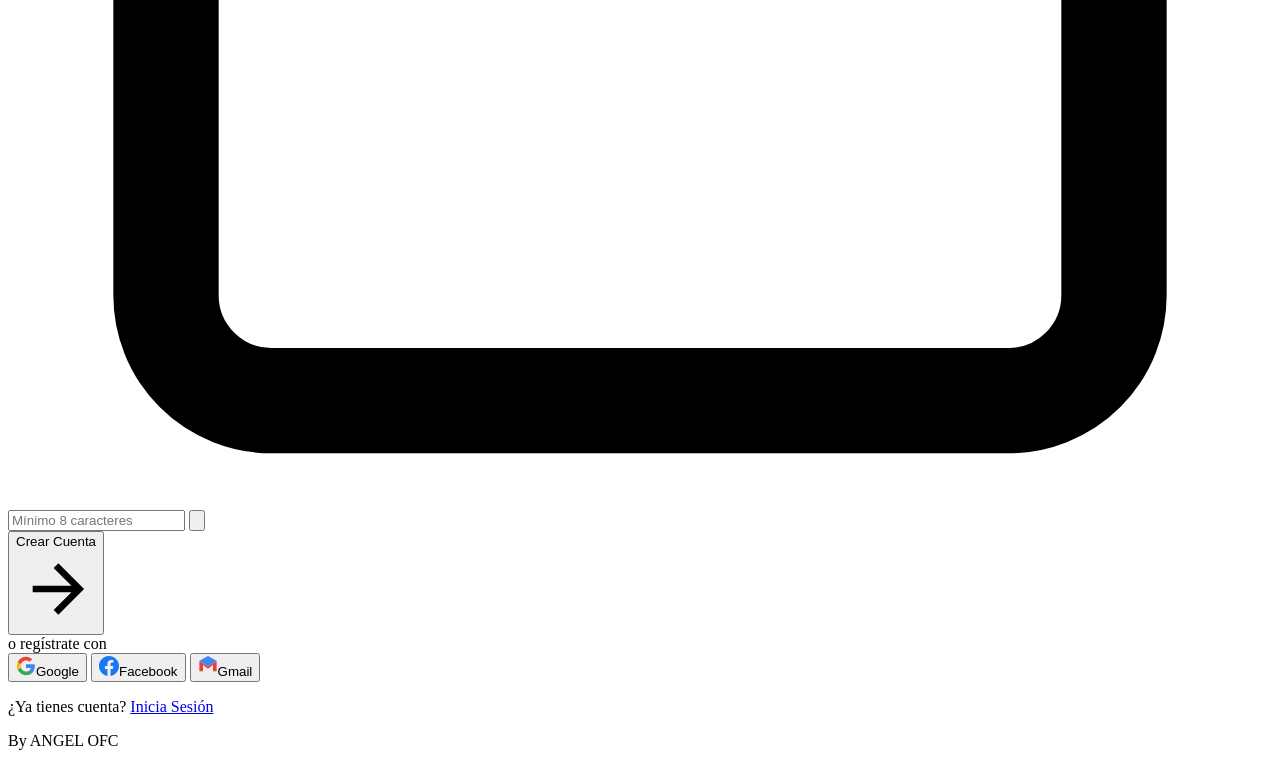
==== commit 1cad5b8e: "Actualizar signup.html" ====
--- a/signup.html
+++ b/signup.html
@@ -112,6 +112,6 @@
     </div>
   </div>
   <div class="toast" id="toast"></div>
-  <script src="script.js"></script>
+  <script src="scri.js"></script>
 </body>
 </html>
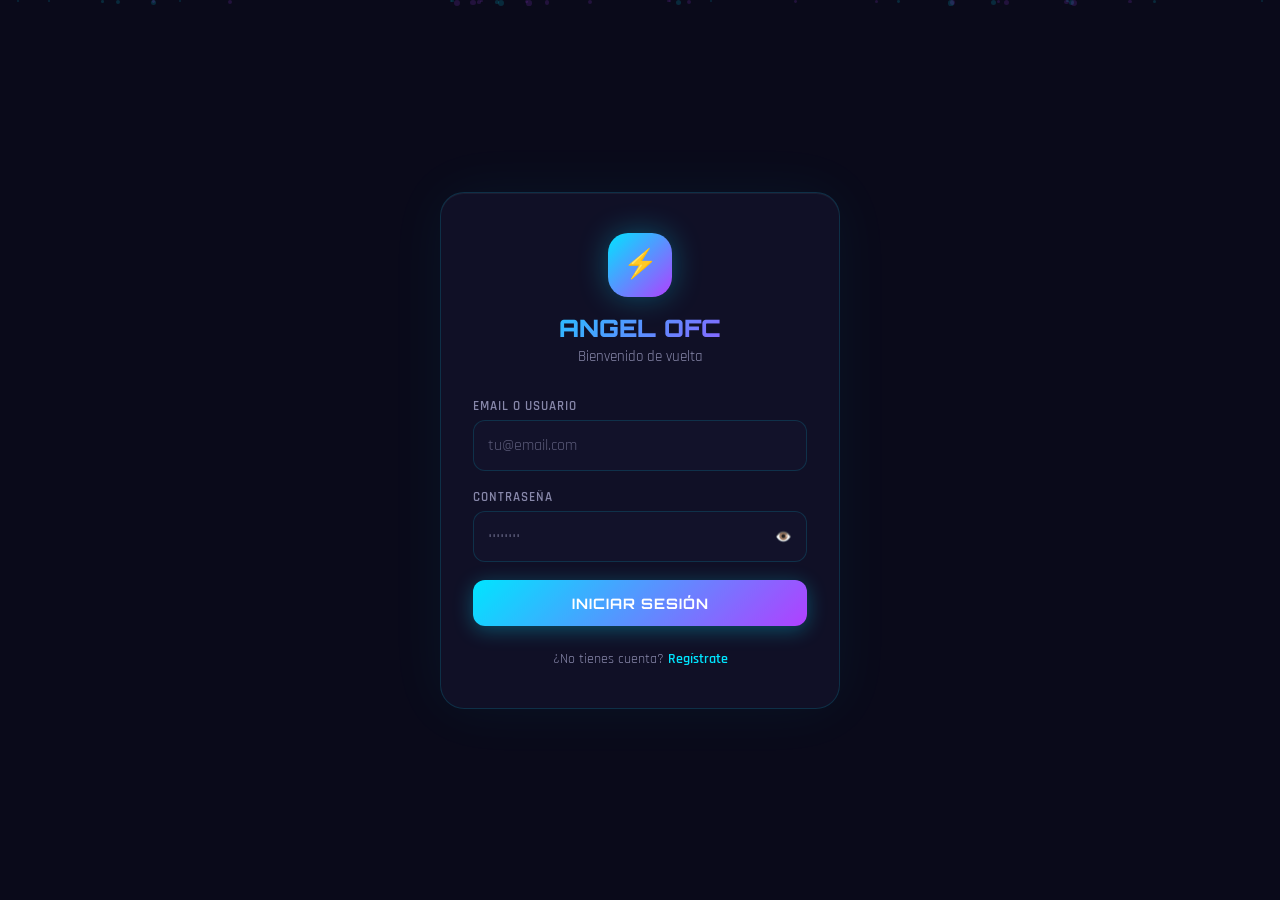
==== commit c9fafa31: "Actualizar signup.html" ====
--- a/signup.html
+++ b/signup.html
@@ -6,11 +6,13 @@
   <title>Login & Signup | ANGEL OFC</title>
   <link rel="preconnect" href="https://fonts.googleapis.com">
   <link href="https://fonts.googleapis.com/css2?family=Orbitron:wght@400;700;900&family=Rajdhani:wght@300;400;500;600;700&display=swap" rel="stylesheet">
-  <link rel="stylesheet" href="styles.css">
+  <link rel="stylesheet" href="styl.css">
 </head>
 <body>
   <div class="particles" id="particles"></div>
   <div class="auth-container" id="authContainer">
+
+    <!-- LOGIN CARD -->
     <div class="auth-card" id="loginCard">
       <div class="logo-section">
         <div class="logo-icon">⚡</div>
@@ -21,44 +23,22 @@
         <div class="input-group">
           <label for="loginEmail">Email o Usuario</label>
           <div class="input-wrapper">
-            <svg class="input-icon" viewBox="0 0 24 24" fill="none" stroke="currentColor" stroke-width="2"><path d="M20 21v-2a4 4 0 0 0-4-4H8a4 4 0 0 0-4 4v2"/><circle cx="12" cy="7" r="4"/></svg>
             <input type="text" id="loginEmail" placeholder="tu@email.com" required>
           </div>
         </div>
         <div class="input-group">
           <label for="loginPassword">Contraseña</label>
           <div class="input-wrapper">
-            <svg class="input-icon" viewBox="0 0 24 24" fill="none" stroke="currentColor" stroke-width="2"><rect x="3" y="11" width="18" height="11" rx="2" ry="2"/><path d="M7 11V7a5 5 0 0 1 10 0v4"/></svg>
             <input type="password" id="loginPassword" placeholder="••••••••" required>
-            <button type="button" class="toggle-pass" onclick="togglePassword('loginPassword', this)">
-              <svg viewBox="0 0 24 24" fill="none" stroke="currentColor" stroke-width="2"><path d="M1 12s4-8 11-8 11 8 11 8-4 8-11 8-11-8-11-8z"/><circle cx="12" cy="12" r="3"/></svg>
-            </button>
+            <button type="button" class="toggle-pass" onclick="togglePassword('loginPassword', this)">👁️</button>
           </div>
         </div>
-        <div class="form-options">
-          <label class="remember-me"><input type="checkbox" id="rememberMe"><span class="checkmark"></span>Recordarme</label>
-          <a href="#" class="forgot-link">¿Olvidaste tu contraseña?</a>
-        </div>
-        <button type="submit" class="btn-primary"><span>Iniciar Sesión</span><svg viewBox="0 0 24 24" fill="none" stroke="currentColor" stroke-width="2"><path d="M5 12h14M12 5l7 7-7 7"/></svg></button>
+        <button type="submit" class="btn-primary">Iniciar Sesión</button>
       </form>
-      <div class="divider"><span>o continúa con</span></div>
-      <div class="social-buttons">
-        <button class="btn-social btn-google" onclick="loginWithGoogle()">
-          <svg viewBox="0 0 24 24" width="20" height="20"><path fill="#4285F4" d="M22.56 12.25c0-.78-.07-1.53-.2-2.25H12v4.26h5.92a5.06 5.06 0 0 1-2.2 3.32v2.77h3.57c2.08-1.92 3.28-4.74 3.28-8.1z"/><path fill="#34A853" d="M12 23c2.97 0 5.46-.98 7.28-2.66l-3.57-2.77c-.98.66-2.23 1.06-3.71 1.06-2.86 0-5.29-1.93-6.16-4.53H2.18v2.84C3.99 20.53 7.7 23 12 23z"/><path fill="#FBBC05" d="M5.84 14.09c-.22-.66-.35-1.36-.35-2.09s.13-1.43.35-2.09V7.07H2.18C1.43 8.55 1 10.22 1 12s.43 3.45 1.18 4.93l2.85-2.22.81-.62z"/><path fill="#EA4335" d="M12 5.38c1.62 0 3.06.56 4.21 1.64l3.15-3.15C17.45 2.09 14.97 1 12 1 7.7 1 3.99 3.47 2.18 7.07l3.66 2.84c.87-2.6 3.3-4.53 6.16-4.53z"/></svg>
-          <span>Google</span>
-        </button>
-        <button class="btn-social btn-facebook" onclick="loginWithFacebook()">
-          <svg viewBox="0 0 24 24" width="20" height="20" fill="#1877F2"><path d="M24 12.073c0-6.627-5.373-12-12-12s-12 5.373-12 12c0 5.99 4.388 10.954 10.125 11.854v-8.385H7.078v-3.47h3.047V9.43c0-3.007 1.792-4.669 4.533-4.669 1.312 0 2.686.235 2.686.235v2.953H15.83c-1.491 0-1.956.925-1.956 1.874v2.25h3.328l-.532 3.47h-2.796v8.385C19.612 23.027 24 18.062 24 12.073z"/></svg>
-          <span>Facebook</span>
-        </button>
-        <button class="btn-social btn-gmail" onclick="loginWithGmail()">
-          <svg viewBox="0 0 24 24" width="20" height="20"><path fill="#EA4335" d="M1.636 5.727v12.546h4.364V10.91L12 15.272l6-4.363v7.364h4.364V5.727L12 12.545z"/><path fill="#4285F4" d="M22.364 5.727L12 12.545 1.636 5.727 12 0z"/></svg>
-          <span>Gmail</span>
-        </button>
-      </div>
       <p class="switch-text">¿No tienes cuenta? <a href="#" onclick="showSignup(event)">Regístrate</a></p>
-      <p class="credits">By <span class="gradient-text">ANGEL OFC</span></p>
     </div>
+
+    <!-- SIGNUP CARD -->
     <div class="auth-card hidden" id="signupCard">
       <div class="logo-section">
         <div class="logo-icon">⚡</div>
@@ -68,50 +48,30 @@
       <form id="signupForm" class="auth-form">
         <div class="input-group">
           <label for="signupName">Nombre completo</label>
-          <div class="input-wrapper">
-            <svg class="input-icon" viewBox="0 0 24 24" fill="none" stroke="currentColor" stroke-width="2"><path d="M20 21v-2a4 4 0 0 0-4-4H8a4 4 0 0 0-4 4v2"/><circle cx="12" cy="7" r="4"/></svg>
-            <input type="text" id="signupName" placeholder="Tu nombre" required>
-          </div>
+          <input type="text" id="signupName" placeholder="Tu nombre" required>
         </div>
         <div class="input-group">
           <label for="signupUser">Usuario</label>
-          <div class="input-wrapper">
-            <svg class="input-icon" viewBox="0 0 24 24" fill="none" stroke="currentColor" stroke-width="2"><path d="M16 21v-2a4 4 0 0 0-4-4H5a4 4 0 0 0-4 4v2"/><circle cx="8.5" cy="7" r="4"/><line x1="20" y1="8" x2="20" y2="14"/><line x1="23" y1="11" x2="17" y2="11"/></svg>
-            <input type="text" id="signupUser" placeholder="@usuario" required>
-          </div>
+          <input type="text" id="signupUser" placeholder="@usuario" required>
         </div>
         <div class="input-group">
           <label for="signupEmail">Email</label>
-          <div class="input-wrapper">
-            <svg class="input-icon" viewBox="0 0 24 24" fill="none" stroke="currentColor" stroke-width="2"><path d="M4 4h16c1.1 0 2 .9 2 2v12c0 1.1-.9 2-2 2H4c-1.1 0-2-.9-2-2V6c0-1.1.9-2 2-2z"/><polyline points="22,6 12,13 2,6"/></svg>
-            <input type="email" id="signupEmail" placeholder="tu@email.com" required>
-          </div>
+          <input type="email" id="signupEmail" placeholder="tu@email.com" required>
         </div>
         <div class="input-group">
           <label for="signupPassword">Contraseña</label>
-          <div class="input-wrapper">
-            <svg class="input-icon" viewBox="0 0 24 24" fill="none" stroke="currentColor" stroke-width="2"><rect x="3" y="11" width="18" height="11" rx="2" ry="2"/><path d="M7 11V7a5 5 0 0 1 10 0v4"/></svg>
-            <input type="password" id="signupPassword" placeholder="Mínimo 8 caracteres" required minlength="8">
-            <button type="button" class="toggle-pass" onclick="togglePassword('signupPassword', this)">
-              <svg viewBox="0 0 24 24" fill="none" stroke="currentColor" stroke-width="2"><path d="M1 12s4-8 11-8 11 8 11 8-4 8-11 8-11-8-11-8z"/><circle cx="12" cy="12" r="3"/></svg>
-            </button>
-          </div>
-          <div class="password-strength" id="strengthBar"><div class="strength-fill" id="strengthFill"></div></div>
-          <span class="strength-text" id="strengthText"></span>
+          <input type="password" id="signupPassword" placeholder="Mínimo 8 caracteres" required minlength="8">
+          <button type="button" class="toggle-pass" onclick="togglePassword('signupPassword', this)">👁️</button>
         </div>
-        <button type="submit" class="btn-primary"><span>Crear Cuenta</span><svg viewBox="0 0 24 24" fill="none" stroke="currentColor" stroke-width="2"><path d="M5 12h14M12 5l7 7-7 7"/></svg></button>
+        <button type="submit" class="btn-primary">Crear Cuenta</button>
       </form>
-      <div class="divider"><span>o regístrate con</span></div>
-      <div class="social-buttons">
-        <button class="btn-social btn-google" onclick="loginWithGoogle()"><svg viewBox="0 0 24 24" width="20" height="20"><path fill="#4285F4" d="M22.56 12.25c0-.78-.07-1.53-.2-2.25H12v4.26h5.92a5.06 5.06 0 0 1-2.2 3.32v2.77h3.57c2.08-1.92 3.28-4.74 3.28-8.1z"/><path fill="#34A853" d="M12 23c2.97 0 5.46-.98 7.28-2.66l-3.57-2.77c-.98.66-2.23 1.06-3.71 1.06-2.86 0-5.29-1.93-6.16-4.53H2.18v2.84C3.99 20.53 7.7 23 12 23z"/><path fill="#FBBC05" d="M5.84 14.09c-.22-.66-.35-1.36-.35-2.09s.13-1.43.35-2.09V7.07H2.18C1.43 8.55 1 10.22 1 12s.43 3.45 1.18 4.93l2.85-2.22.81-.62z"/><path fill="#EA4335" d="M12 5.38c1.62 0 3.06.56 4.21 1.64l3.15-3.15C17.45 2.09 14.97 1 12 1 7.7 1 3.99 3.47 2.18 7.07l3.66 2.84c.87-2.6 3.3-4.53 6.16-4.53z"/></svg><span>Google</span></button>
-        <button class="btn-social btn-facebook" onclick="loginWithFacebook()"><svg viewBox="0 0 24 24" width="20" height="20" fill="#1877F2"><path d="M24 12.073c0-6.627-5.373-12-12-12s-12 5.373-12 12c0 5.99 4.388 10.954 10.125 11.854v-8.385H7.078v-3.47h3.047V9.43c0-3.007 1.792-4.669 4.533-4.669 1.312 0 2.686.235 2.686.235v2.953H15.83c-1.491 0-1.956.925-1.956 1.874v2.25h3.328l-.532 3.47h-2.796v8.385C19.612 23.027 24 18.062 24 12.073z"/></svg><span>Facebook</span></button>
-        <button class="btn-social btn-gmail" onclick="loginWithGmail()"><svg viewBox="0 0 24 24" width="20" height="20"><path fill="#EA4335" d="M1.636 5.727v12.546h4.364V10.91L12 15.272l6-4.363v7.364h4.364V5.727L12 12.545z"/><path fill="#4285F4" d="M22.364 5.727L12 12.545 1.636 5.727 12 0z"/></svg><span>Gmail</span></button>
-      </div>
       <p class="switch-text">¿Ya tienes cuenta? <a href="#" onclick="showLogin(event)">Inicia Sesión</a></p>
-      <p class="credits">By <span class="gradient-text">ANGEL OFC</span></p>
     </div>
+
   </div>
+
   <div class="toast" id="toast"></div>
+
   <script src="scri.js"></script>
 </body>
-</html>
+</html>
--- a/styl.css
+++ b/styl.css
@@ -0,0 +1,60 @@
+*{margin:0;padding:0;box-sizing:border-box}
+:root{--cyan:#00e5ff;--purple:#b040ff;--dark-1:#0a0a1a;--dark-2:#12122a;--dark-3:#1a1a3e;--glass:rgba(18,18,42,0.85);--glass-border:rgba(0,229,255,0.15);--text:#e0e0ff;--text-dim:#8888aa;--danger:#ff4466;--success:#00ff88;--warning:#ffaa00}
+body{font-family:'Rajdhani',sans-serif;background:var(--dark-1);color:var(--text);min-height:100vh;display:flex;align-items:center;justify-content:center;overflow-x:hidden}
+.particles{position:fixed;inset:0;z-index:0;pointer-events:none}
+.particle{position:absolute;border-radius:50%;background:var(--cyan);opacity:.15;animation:float linear infinite}
+@keyframes float{0%{transform:translateY(100vh) scale(0);opacity:0}10%{opacity:.15}90%{opacity:.15}100%{transform:translateY(-10vh) scale(1);opacity:0}}
+.auth-container{position:relative;z-index:1;width:100%;max-width:440px;padding:20px}
+.auth-card{background:var(--glass);backdrop-filter:blur(20px);border:1px solid var(--glass-border);border-radius:24px;padding:40px 32px;animation:cardIn .6s ease;box-shadow:0 0 60px rgba(0,229,255,.05),inset 0 1px 0 rgba(255,255,255,.05)}
+.auth-card.hidden{display:none}
+@keyframes cardIn{from{opacity:0;transform:translateY(30px) scale(.95)}to{opacity:1;transform:translateY(0) scale(1)}}
+.logo-section{text-align:center;margin-bottom:32px}
+.logo-icon{width:64px;height:64px;margin:0 auto 16px;background:linear-gradient(135deg,var(--cyan),var(--purple));border-radius:20px;display:flex;align-items:center;justify-content:center;font-size:28px;box-shadow:0 0 30px rgba(0,229,255,.3);animation:pulse-glow 2s ease-in-out infinite}
+@keyframes pulse-glow{0%,100%{box-shadow:0 0 30px rgba(0,229,255,.3)}50%{box-shadow:0 0 50px rgba(0,229,255,.5),0 0 80px rgba(176,64,255,.2)}}
+.logo-section h1{font-family:'Orbitron',sans-serif;font-size:1.5rem;font-weight:900;background:linear-gradient(135deg,var(--cyan),var(--purple));-webkit-background-clip:text;-webkit-text-fill-color:transparent}
+.subtitle{color:var(--text-dim);font-size:.95rem;margin-top:4px}
+.auth-form{display:flex;flex-direction:column;gap:18px}
+.input-group label{display:block;font-size:.8rem;font-weight:600;color:var(--text-dim);margin-bottom:6px;text-transform:uppercase;letter-spacing:1px}
+.input-wrapper{position:relative;display:flex;align-items:center;background:var(--dark-2);border:1px solid var(--glass-border);border-radius:12px;transition:all .3s}
+.input-wrapper:focus-within{border-color:var(--cyan);box-shadow:0 0 20px rgba(0,229,255,.15)}
+.input-icon{width:18px;height:18px;margin-left:14px;color:var(--text-dim);flex-shrink:0}
+.input-wrapper input{flex:1;background:none;border:none;outline:none;padding:14px;font-family:'Rajdhani',sans-serif;font-size:1rem;color:var(--text)}
+.input-wrapper input::placeholder{color:var(--text-dim);opacity:.6}
+.toggle-pass{background:none;border:none;cursor:pointer;padding:10px 14px;color:var(--text-dim);transition:color .3s}
+.toggle-pass:hover{color:var(--cyan)}
+.toggle-pass svg{width:18px;height:18px}
+.password-strength{height:3px;background:var(--dark-3);border-radius:3px;margin-top:8px;overflow:hidden}
+.strength-fill{height:100%;width:0;border-radius:3px;transition:all .4s}
+.strength-text{font-size:.75rem;margin-top:4px;display:block}
+.form-options{display:flex;justify-content:space-between;align-items:center}
+.remember-me{display:flex;align-items:center;gap:8px;font-size:.85rem;color:var(--text-dim);cursor:pointer}
+.remember-me input{display:none}
+.checkmark{width:18px;height:18px;border:1px solid var(--glass-border);border-radius:5px;background:var(--dark-2);display:flex;align-items:center;justify-content:center;transition:all .3s}
+.remember-me input:checked+.checkmark{background:linear-gradient(135deg,var(--cyan),var(--purple));border-color:transparent}
+.remember-me input:checked+.checkmark::after{content:'✓';color:#fff;font-size:12px}
+.forgot-link{color:var(--cyan);text-decoration:none;font-size:.85rem;transition:opacity .3s}
+.forgot-link:hover{opacity:.7}
+.btn-primary{width:100%;padding:14px;background:linear-gradient(135deg,var(--cyan),var(--purple));border:none;border-radius:12px;color:#fff;font-family:'Orbitron',sans-serif;font-size:.9rem;font-weight:700;cursor:pointer;display:flex;align-items:center;justify-content:center;gap:8px;transition:all .3s;text-transform:uppercase;letter-spacing:1px;box-shadow:0 4px 20px rgba(0,229,255,.3)}
+.btn-primary:hover{transform:translateY(-2px);box-shadow:0 8px 30px rgba(0,229,255,.4)}
+.btn-primary:active{transform:translateY(0)}
+.btn-primary svg{width:18px;height:18px;transition:transform .3s}
+.btn-primary:hover svg{transform:translateX(4px)}
+.divider{display:flex;align-items:center;gap:16px;margin:24px 0;color:var(--text-dim);font-size:.8rem}
+.divider::before,.divider::after{content:'';flex:1;height:1px;background:linear-gradient(90deg,transparent,var(--glass-border),transparent)}
+.social-buttons{display:flex;gap:12px}
+.btn-social{flex:1;padding:12px;background:var(--dark-2);border:1px solid var(--glass-border);border-radius:12px;color:var(--text);font-family:'Rajdhani',sans-serif;font-size:.85rem;font-weight:600;cursor:pointer;display:flex;align-items:center;justify-content:center;gap:8px;transition:all .3s}
+.btn-social:hover{border-color:var(--cyan);transform:translateY(-2px);box-shadow:0 4px 15px rgba(0,229,255,.1)}
+.btn-google:hover{border-color:#4285F4;box-shadow:0 4px 15px rgba(66,133,244,.2)}
+.btn-facebook:hover{border-color:#1877F2;box-shadow:0 4px 15px rgba(24,119,242,.2)}
+.btn-gmail:hover{border-color:#EA4335;box-shadow:0 4px 15px rgba(234,67,53,.2)}
+.switch-text{text-align:center;margin-top:24px;color:var(--text-dim);font-size:.9rem}
+.switch-text a{color:var(--cyan);text-decoration:none;font-weight:600;transition:opacity .3s}
+.switch-text a:hover{opacity:.7}
+.credits{text-align:center;margin-top:12px;font-size:.75rem;color:var(--text-dim)}
+.gradient-text{background:linear-gradient(135deg,var(--cyan),var(--purple));-webkit-background-clip:text;-webkit-text-fill-color:transparent;font-weight:700}
+.toast{position:fixed;bottom:30px;left:50%;transform:translateX(-50%) translateY(100px);padding:14px 28px;border-radius:12px;font-family:'Rajdhani',sans-serif;font-weight:600;font-size:.95rem;z-index:9999;transition:transform .4s ease,opacity .4s ease;opacity:0;backdrop-filter:blur(10px)}
+.toast.show{transform:translateX(-50%) translateY(0);opacity:1}
+.toast.success{background:rgba(0,255,136,.15);border:1px solid var(--success);color:var(--success)}
+.toast.error{background:rgba(255,68,102,.15);border:1px solid var(--danger);color:var(--danger)}
+.toast.info{background:rgba(0,229,255,.15);border:1px solid var(--cyan);color:var(--cyan)}
+@media(max-width:480px){.auth-card{padding:28px 20px;border-radius:20px}.social-buttons{flex-direction:column}.logo-section h1{font-size:1.3rem}}
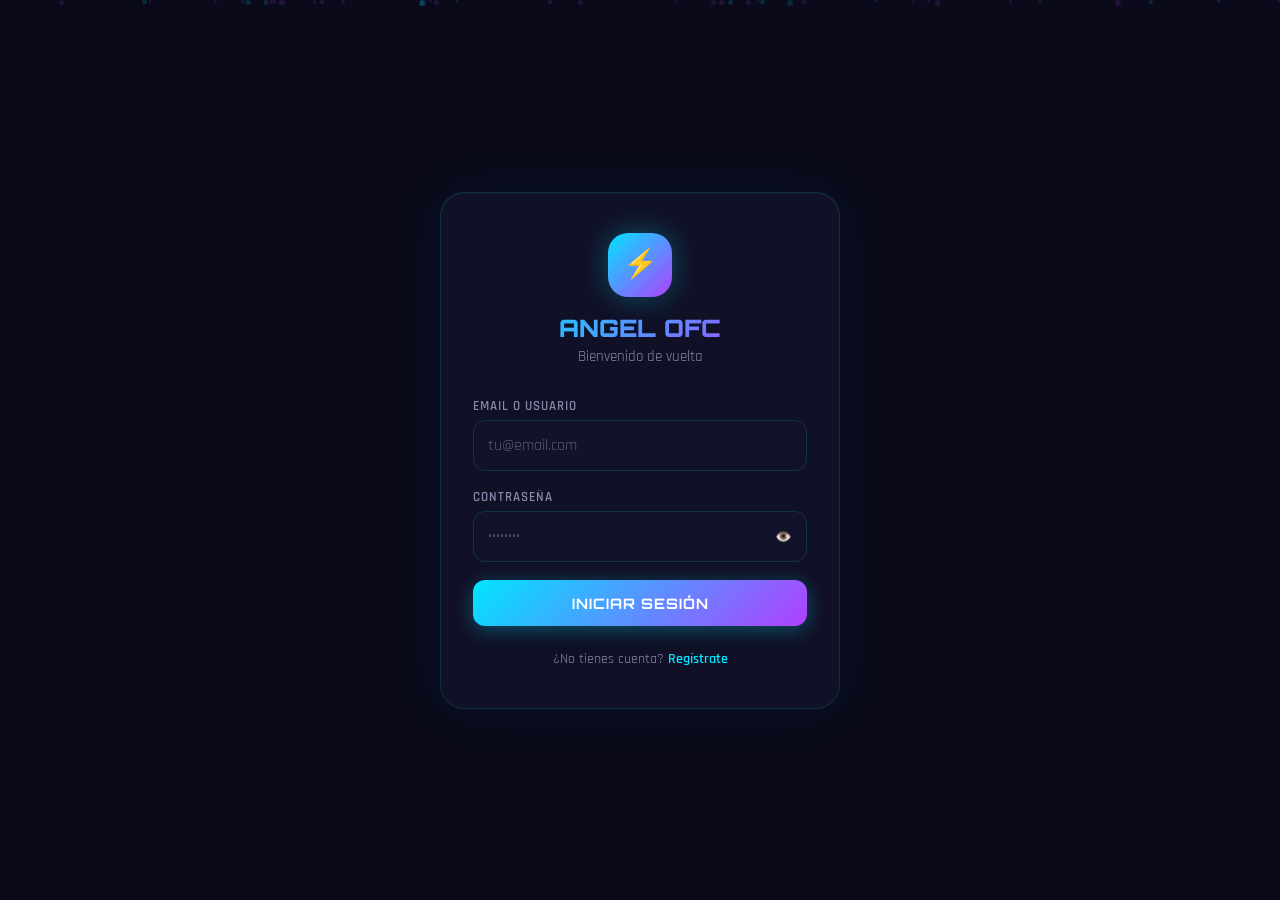
==== commit 7a6f5d26: "Actualizar signup.html" ====
--- a/signup.html
+++ b/signup.html
@@ -48,20 +48,28 @@
       <form id="signupForm" class="auth-form">
         <div class="input-group">
           <label for="signupName">Nombre completo</label>
-          <input type="text" id="signupName" placeholder="Tu nombre" required>
+          <div class="input-wrapper">
+            <input type="text" id="signupName" placeholder="Tu nombre" required>
+          </div>
         </div>
         <div class="input-group">
           <label for="signupUser">Usuario</label>
-          <input type="text" id="signupUser" placeholder="@usuario" required>
+          <div class="input-wrapper">
+            <input type="text" id="signupUser" placeholder="@usuario" required>
+          </div>
         </div>
         <div class="input-group">
           <label for="signupEmail">Email</label>
-          <input type="email" id="signupEmail" placeholder="tu@email.com" required>
+          <div class="input-wrapper">
+            <input type="email" id="signupEmail" placeholder="tu@email.com" required>
+          </div>
         </div>
         <div class="input-group">
           <label for="signupPassword">Contraseña</label>
-          <input type="password" id="signupPassword" placeholder="Mínimo 8 caracteres" required minlength="8">
-          <button type="button" class="toggle-pass" onclick="togglePassword('signupPassword', this)">👁️</button>
+          <div class="input-wrapper">
+            <input type="password" id="signupPassword" placeholder="Mínimo 8 caracteres" required minlength="8">
+            <button type="button" class="toggle-pass" onclick="togglePassword('signupPassword', this)">👁️</button>
+          </div>
         </div>
         <button type="submit" class="btn-primary">Crear Cuenta</button>
       </form>
--- a/styl.css
+++ b/styl.css
@@ -58,3 +58,8 @@
 .toast.error{background:rgba(255,68,102,.15);border:1px solid var(--danger);color:var(--danger)}
 .toast.info{background:rgba(0,229,255,.15);border:1px solid var(--cyan);color:var(--cyan)}
 @media(max-width:480px){.auth-card{padding:28px 20px;border-radius:20px}.social-buttons{flex-direction:column}.logo-section h1{font-size:1.3rem}}
+
+
+.auth-card.hidden {
+  display: none;
+}
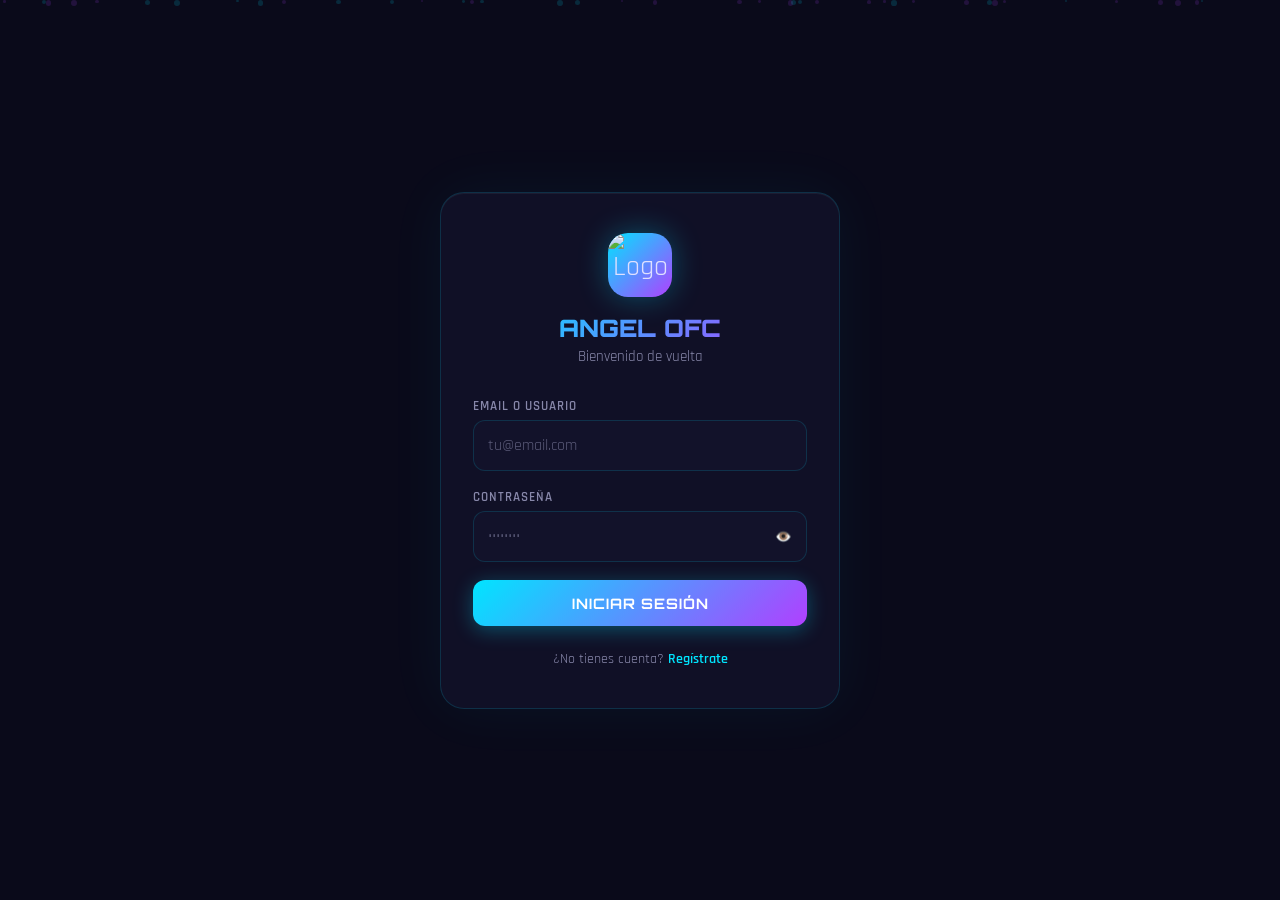
==== commit 7782c714: "Actualizar signup.html" ====
--- a/signup.html
+++ b/signup.html
@@ -15,7 +15,9 @@
     <!-- LOGIN CARD -->
     <div class="auth-card" id="loginCard">
       <div class="logo-section">
-        <div class="logo-icon">⚡</div>
+        <div class="logo-icon">
+  <img src="https://qu.ax/Xw5xc" alt="Logo" style="width:100%; height:100%; object-fit:contain; border-radius:20px;">
+</div>
         <h1>ANGEL OFC</h1>
         <p class="subtitle">Bienvenido de vuelta</p>
       </div>
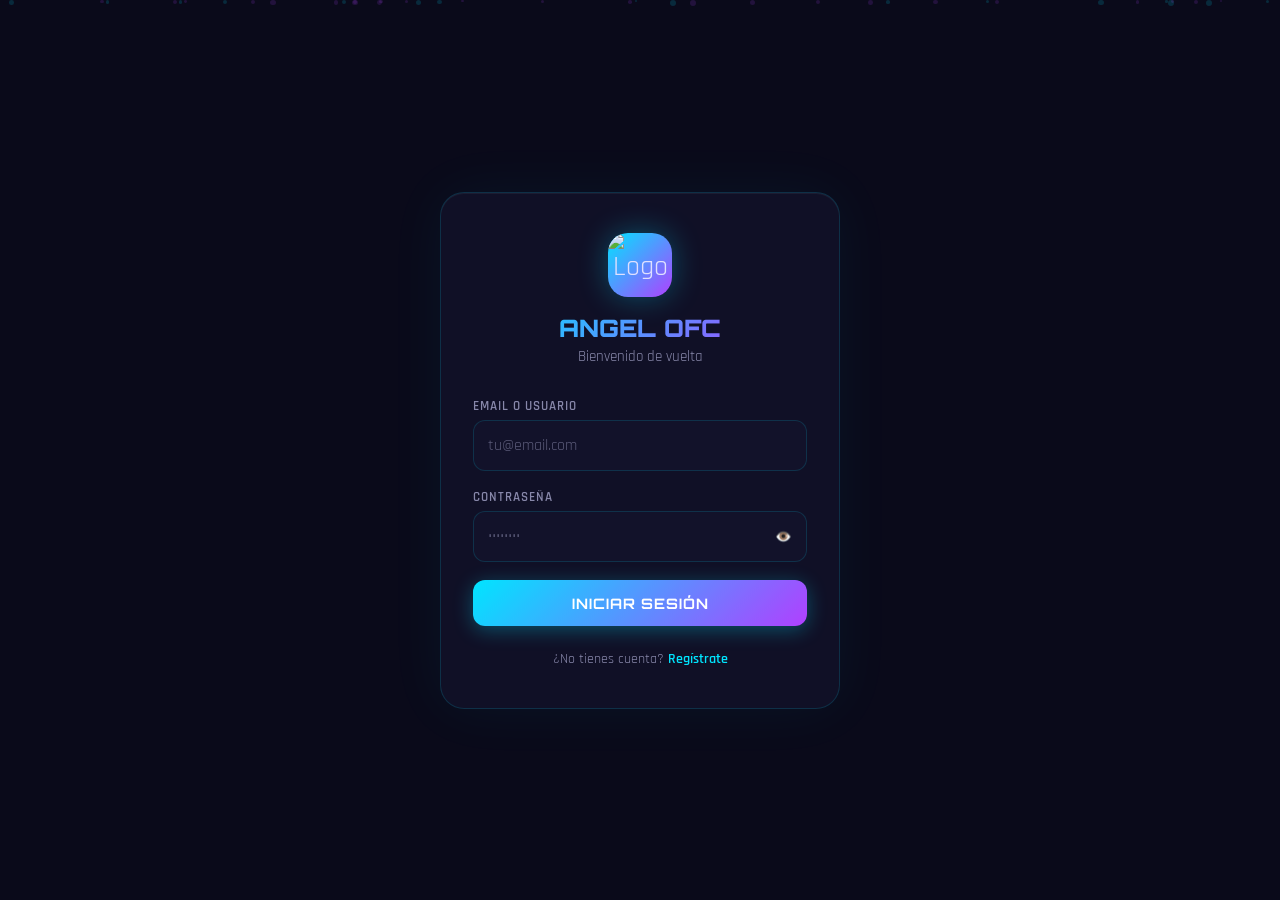
==== commit fb846666: "Actualizar signup.html" ====
--- a/signup.html
+++ b/signup.html
@@ -43,7 +43,9 @@
     <!-- SIGNUP CARD -->
     <div class="auth-card hidden" id="signupCard">
       <div class="logo-section">
-        <div class="logo-icon">⚡</div>
+        <div class="logo-icon">
+  <img src="https://qu.ax/Xw5xc" alt="Logo" style="width:100%; height:100%; object-fit:contain; border-radius:20px;">
+</div>
         <h1>ANGEL OFC</h1>
         <p class="subtitle">Crea tu cuenta</p>
       </div>
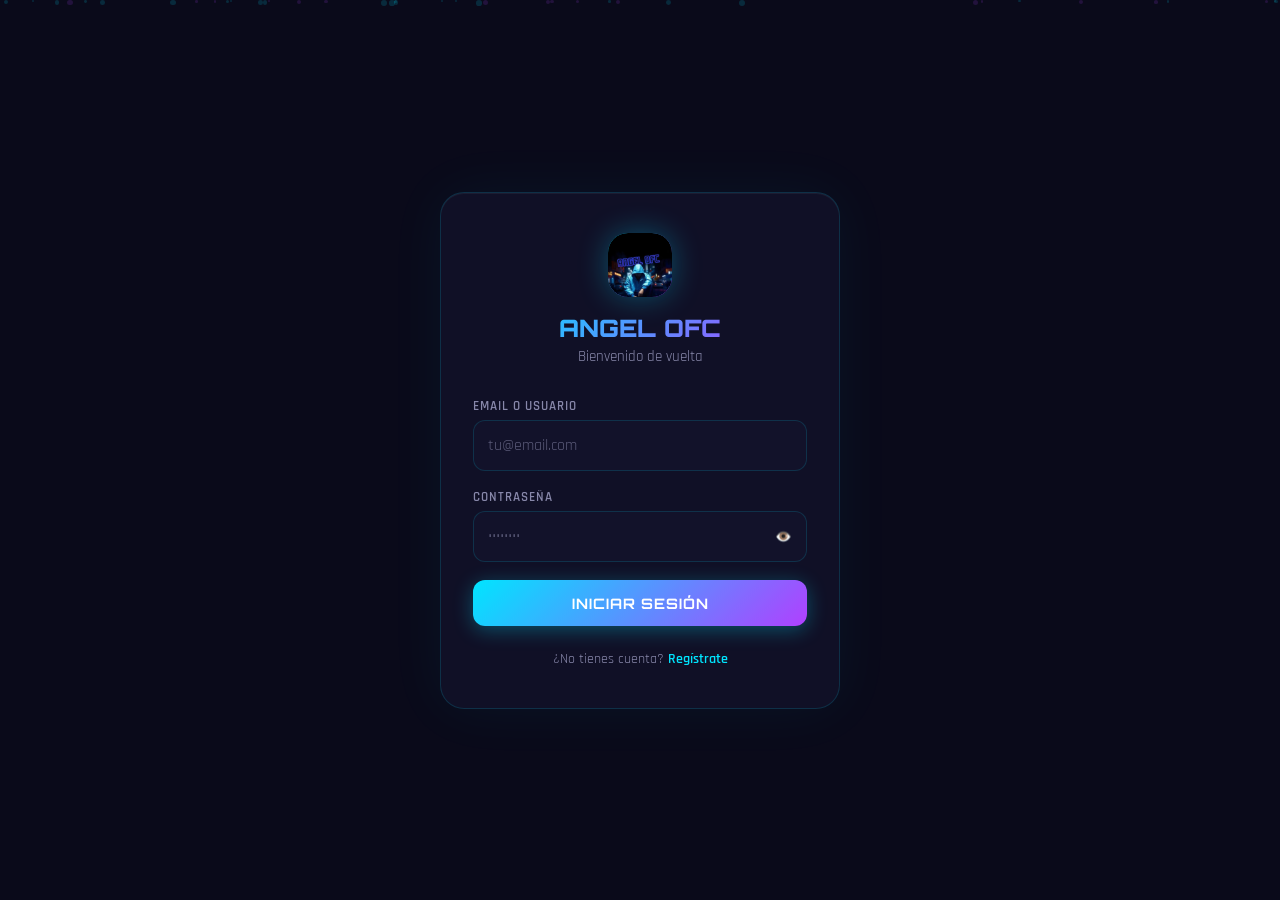
==== commit eb880895: "Actualizar signup.html" ====
--- a/signup.html
+++ b/signup.html
@@ -16,7 +16,7 @@
     <div class="auth-card" id="loginCard">
       <div class="logo-section">
         <div class="logo-icon">
-  <img src="https://qu.ax/Xw5xc" alt="Logo" style="width:100%; height:100%; object-fit:contain; border-radius:20px;">
+  <img src="img.jpg" alt="Logo" style="width:100%; height:100%; object-fit:contain; border-radius:20px;">
 </div>
         <h1>ANGEL OFC</h1>
         <p class="subtitle">Bienvenido de vuelta</p>
@@ -44,7 +44,7 @@
     <div class="auth-card hidden" id="signupCard">
       <div class="logo-section">
         <div class="logo-icon">
-  <img src="https://qu.ax/Xw5xc" alt="Logo" style="width:100%; height:100%; object-fit:contain; border-radius:20px;">
+  <img src="omg.jpg" alt="Logo" style="width:100%; height:100%; object-fit:contain; border-radius:20px;">
 </div>
         <h1>ANGEL OFC</h1>
         <p class="subtitle">Crea tu cuenta</p>
